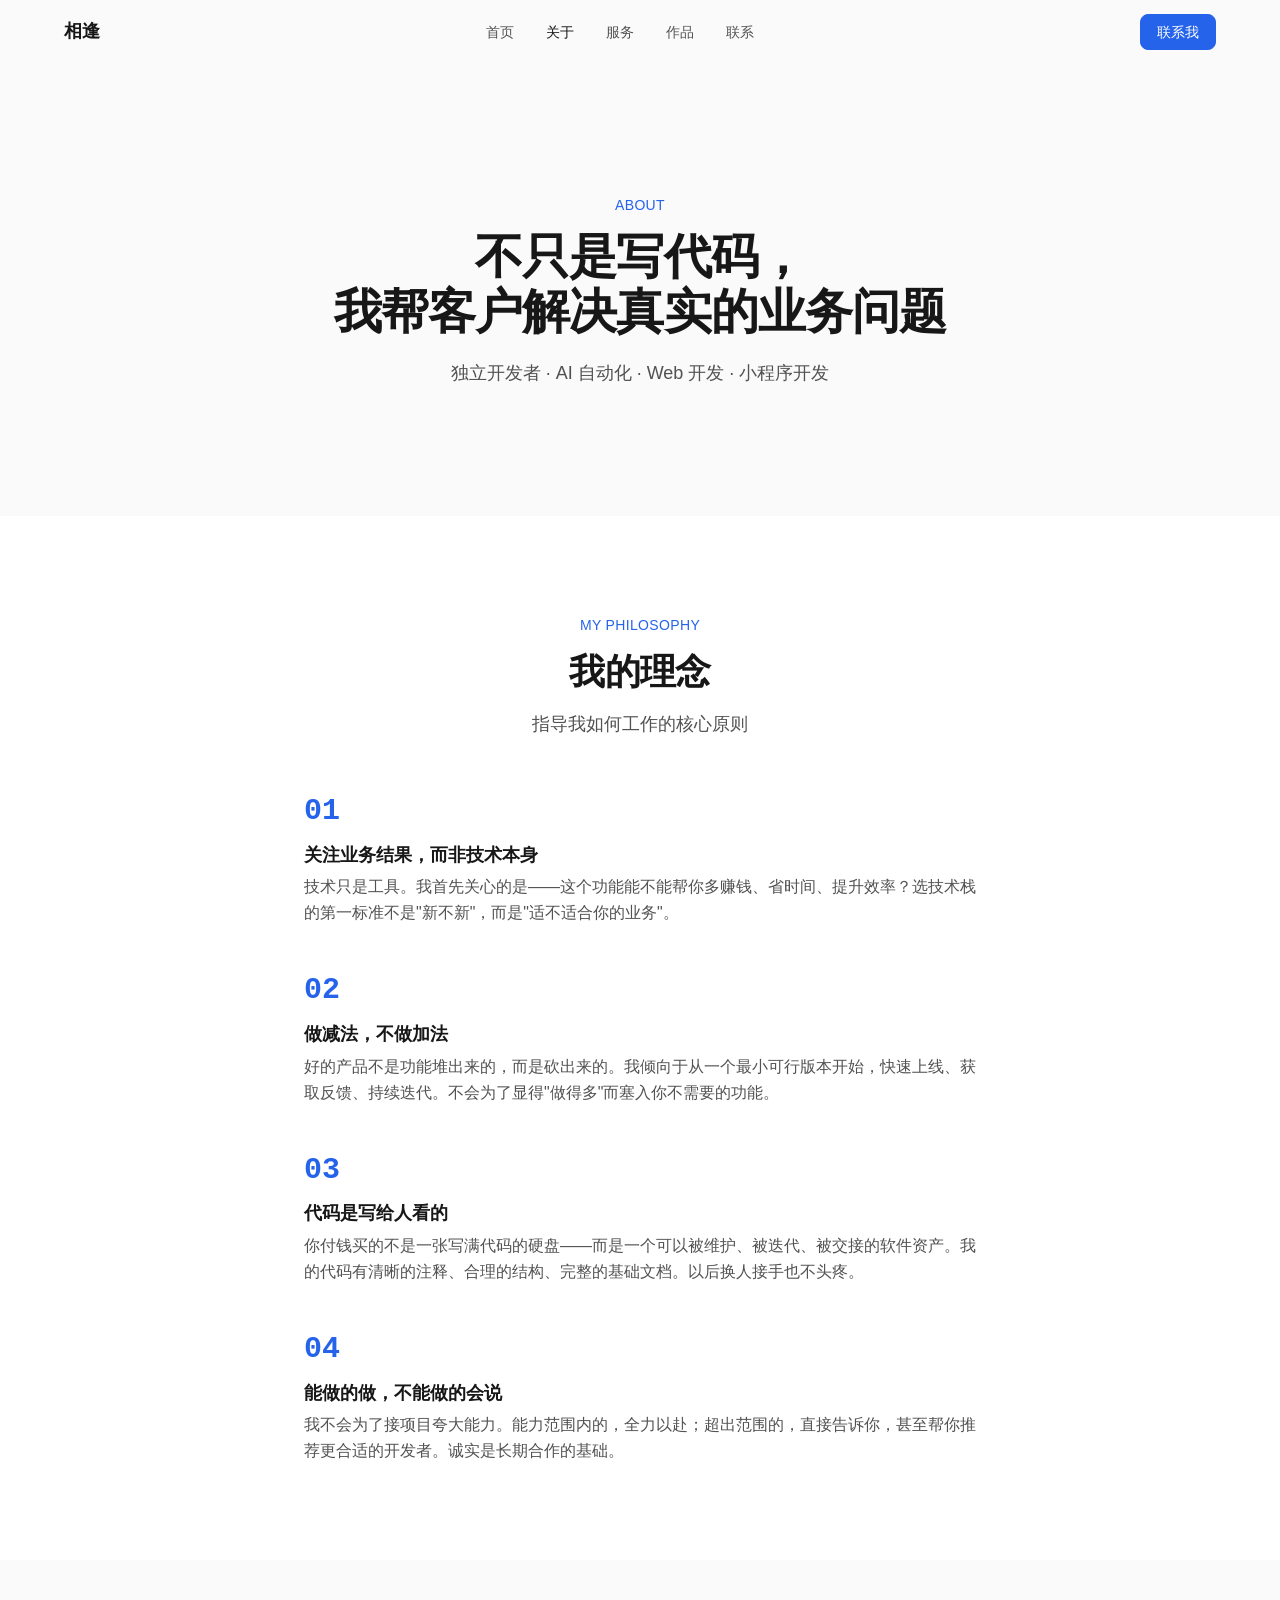
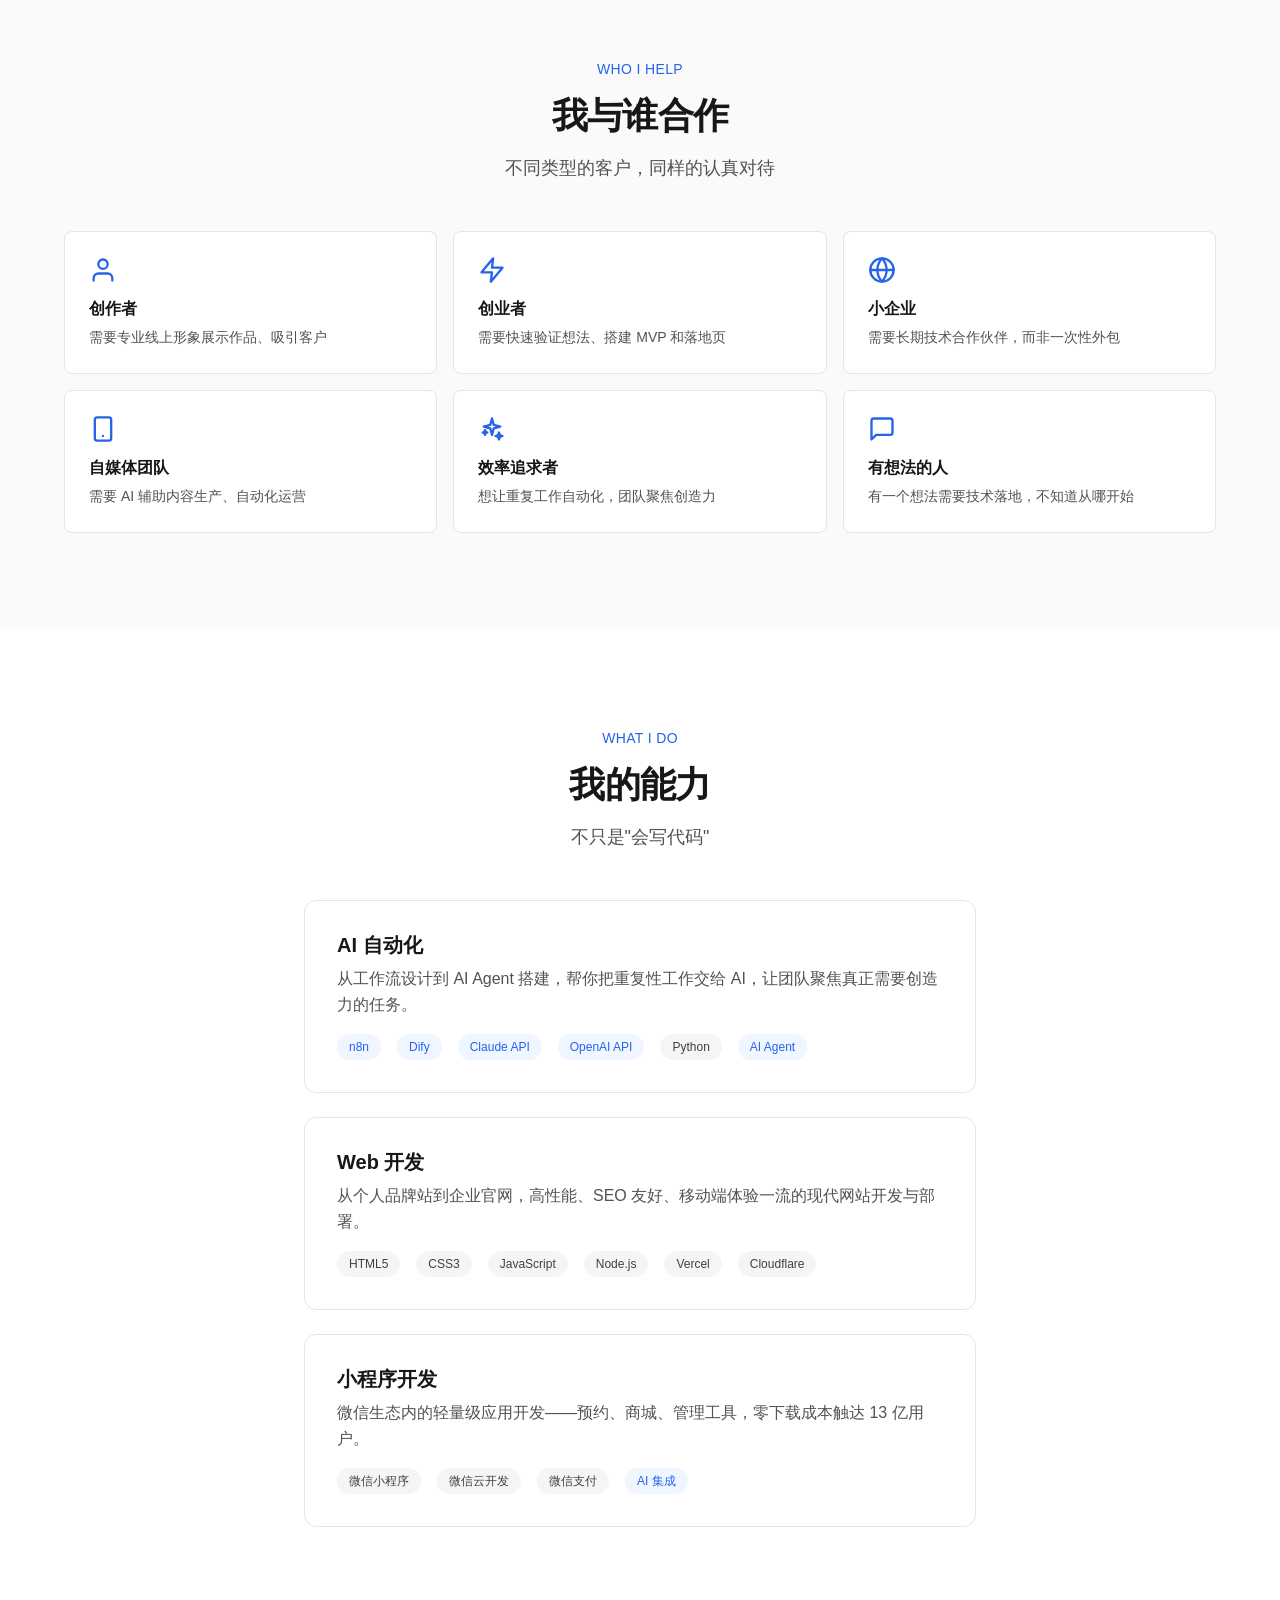
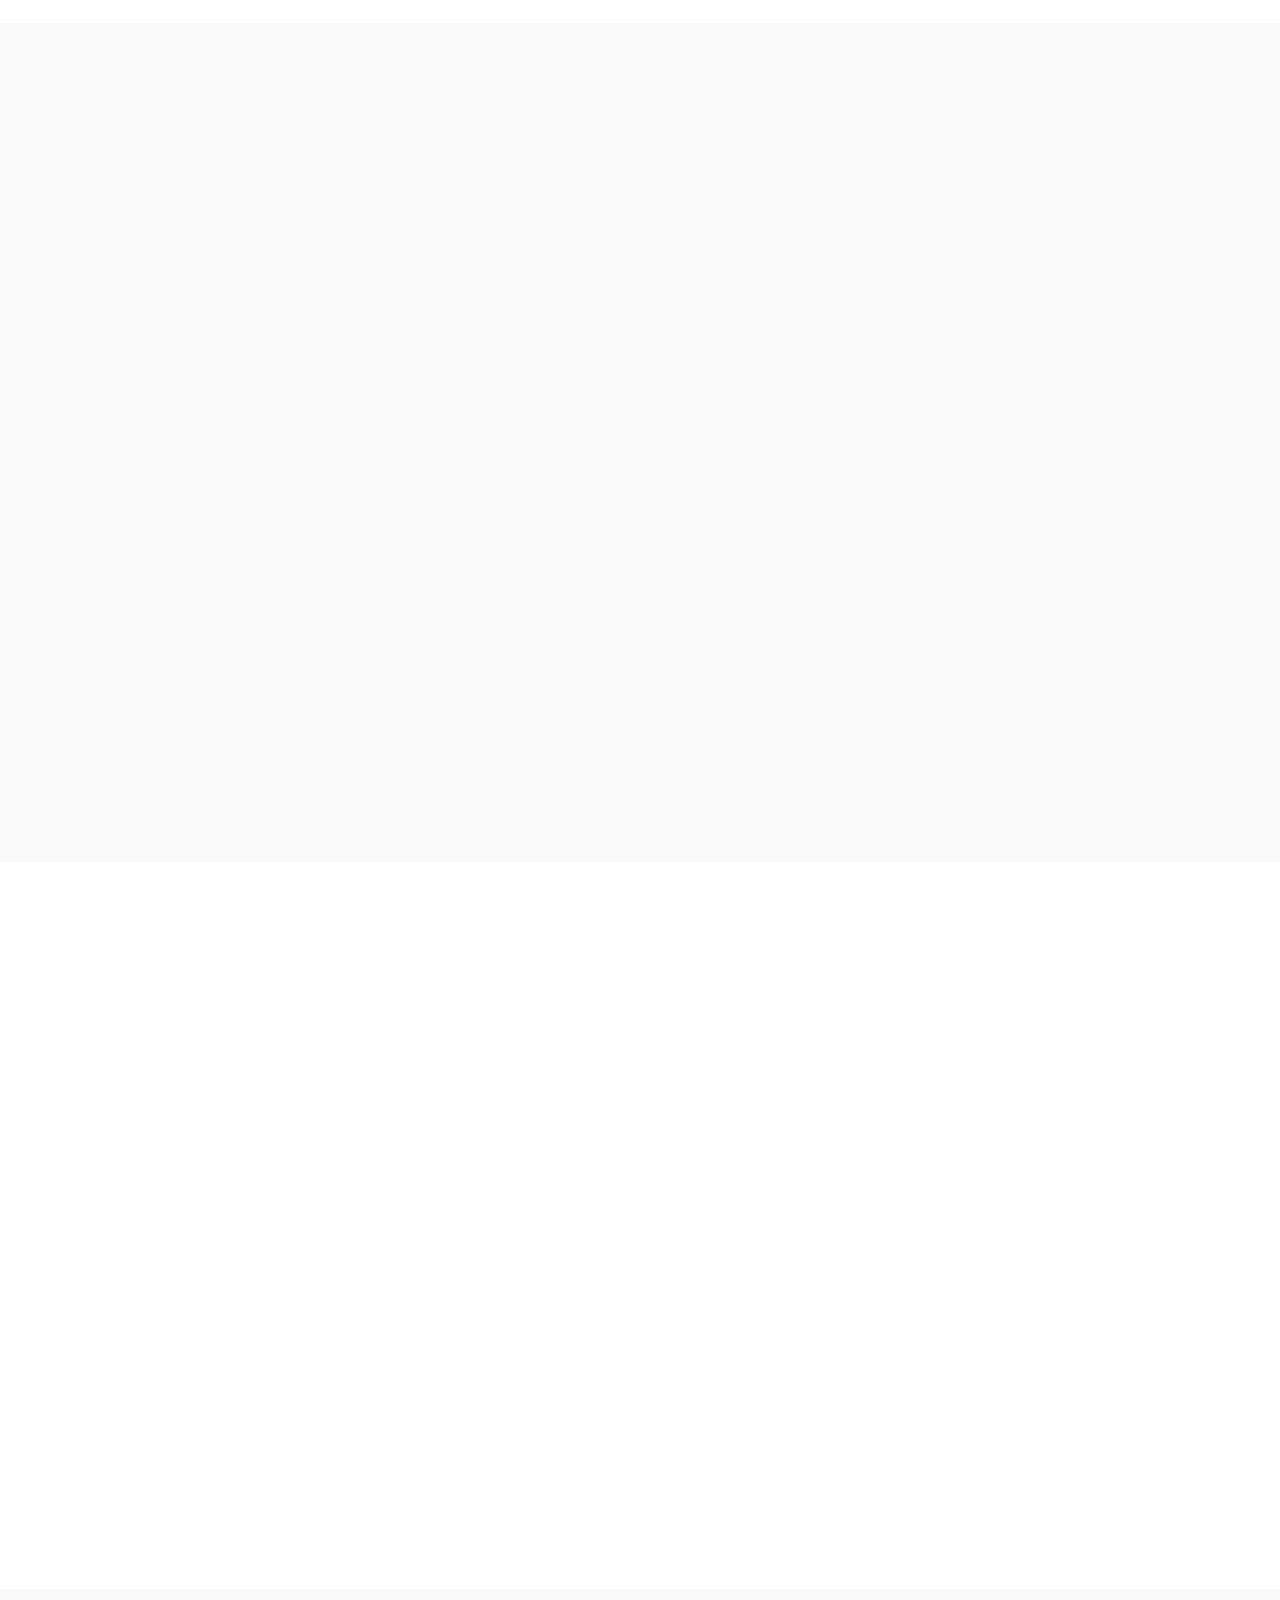
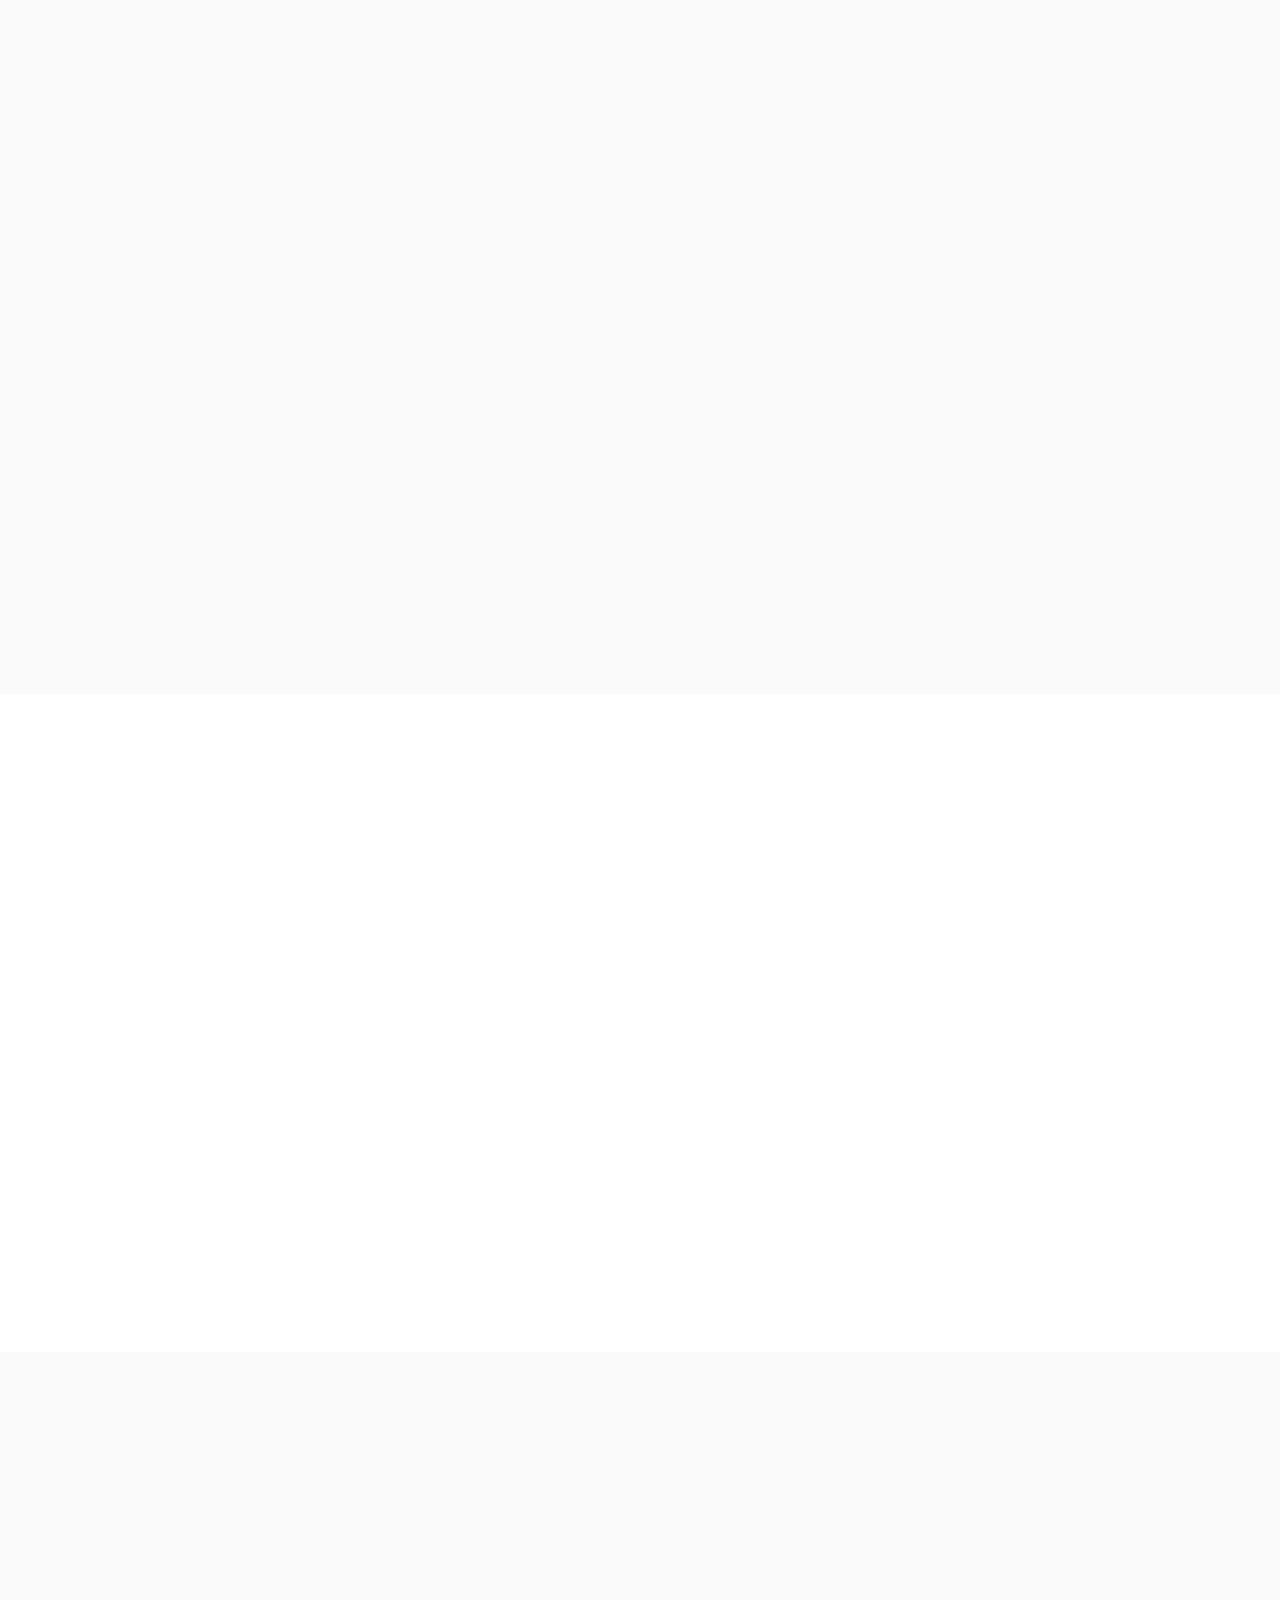
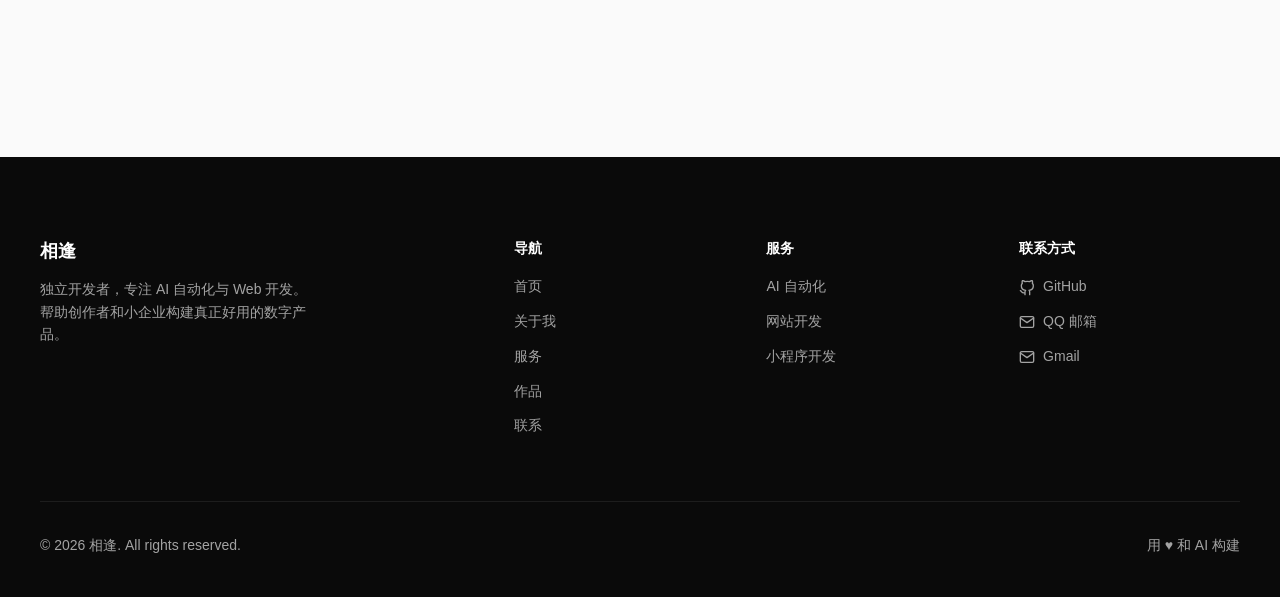
==== about.html @ 688ad89a "feat: 个人品牌网站 v1.0 首页(11屏) + 关于(9屏) + 服务 + 作品 + 404 纯原生 HTML/CSS/JS，零框架零依赖 Design Token + BEM + 响应式 +" ====
<!DOCTYPE html>
<html lang="zh-CN">
<head>
  <meta charset="UTF-8">
  <meta name="viewport" content="width=device-width, initial-scale=1.0">
  <meta name="description" content="关于相逢 — 独立开发者，专注 AI 自动化与 Web 开发，帮助创作者和小企业解决真实的业务问题">
  <meta name="keywords" content="独立开发者,AI自动化,Web开发,小程序开发,关于">

  <meta property="og:title" content="关于 — 相逢">
  <meta property="og:description" content="不只是写代码，我帮客户解决真实的业务问题。独立开发者 · AI 自动化 · Web 开发 · 小程序开发">
  <meta property="og:type" content="website">

  <meta name="twitter:card" content="summary_large_image">
  <meta name="twitter:title" content="关于 — 相逢">

  <meta name="theme-color" content="#FAFAFA" media="(prefers-color-scheme: light)">
  <meta name="theme-color" content="#0A0A0A" media="(prefers-color-scheme: dark)">

  <title>关于 — 相逢 | 独立开发者</title>

  <link rel="icon" href="favicon.ico" sizes="any">
  <link rel="apple-touch-icon" href="apple-touch-icon.png">
  <link rel="preload" href="assets/images/icons/icons.svg" as="image" type="image/svg+xml">

  <link rel="stylesheet" href="css/reset.css">
  <link rel="stylesheet" href="css/variables.css">
  <link rel="stylesheet" href="css/global.css">
  <link rel="stylesheet" href="css/layout.css">
  <link rel="stylesheet" href="css/components.css">
  <link rel="stylesheet" href="css/home.css">
  <link rel="stylesheet" href="css/about.css">
  <link rel="stylesheet" href="css/responsive.css">
</head>
<body>

  <a href="#main-content" class="skip-to-content">跳转到主要内容</a>

  <!-- Header -->
  <header class="header" id="header">
    <div class="header__inner">
      <a href="index.html" class="header__logo" aria-label="回到首页">相逢</a>
      <nav class="header__nav" aria-label="主导航">
        <a href="index.html" data-page="index.html">首页</a>
        <a href="about.html" data-page="about.html" class="active">关于</a>
        <a href="services.html" data-page="services.html">服务</a>
        <a href="projects.html" data-page="projects.html">作品</a>
        <a href="contact.html" data-page="contact.html">联系</a>
      </nav>
      <a href="contact.html" class="btn btn--primary btn--sm header__cta">联系我</a>
      <button class="header__menu-btn" id="menuBtn" aria-label="打开菜单" aria-expanded="false">
        <svg class="icon" aria-hidden="true"><use href="assets/images/icons/icons.svg#icon-menu"/></svg>
      </button>
    </div>
  </header>

  <!-- Mobile Menu -->
  <div class="mobile-menu" id="mobileMenu" aria-hidden="true" inert>
    <a href="index.html" data-page="index.html">首页</a>
    <a href="about.html" data-page="about.html">关于</a>
    <a href="services.html" data-page="services.html">服务</a>
    <a href="projects.html" data-page="projects.html">作品</a>
    <a href="contact.html" data-page="contact.html">联系</a>
    <a href="contact.html" class="btn btn--primary mobile-menu__cta">联系我</a>
  </div>

  <main id="main-content">

    <!-- ===== 屏1：About Hero ===== -->
    <section class="about-hero" aria-labelledby="about-hero-title">
      <div class="container container--narrow text-center">
        <span class="section__label">About</span>
        <h1 class="about-hero__title" id="about-hero-title">
          不只是写代码，<br>我帮客户解决真实的业务问题
        </h1>
        <p class="about-hero__subtitle">
          独立开发者 · AI 自动化 · Web 开发 · 小程序开发
        </p>
      </div>
    </section>

    <!-- ===== 屏2：My Philosophy ===== -->
    <section class="section section--alt reveal" aria-labelledby="philosophy-title">
      <div class="container container--narrow">
        <div class="section__header">
          <span class="section__label">My Philosophy</span>
          <h2 class="section__title" id="philosophy-title">我的理念</h2>
          <p class="section__subtitle">指导我如何工作的核心原则</p>
        </div>

        <div class="philosophy-list">
          <div class="philosophy-item reveal reveal--d1">
            <span class="philosophy-item__number">01</span>
            <h3 class="philosophy-item__title">关注业务结果，而非技术本身</h3>
            <p class="philosophy-item__desc">
              技术只是工具。我首先关心的是——这个功能能不能帮你多赚钱、省时间、提升效率？选技术栈的第一标准不是"新不新"，而是"适不适合你的业务"。
            </p>
          </div>

          <div class="philosophy-item reveal reveal--d2">
            <span class="philosophy-item__number">02</span>
            <h3 class="philosophy-item__title">做减法，不做加法</h3>
            <p class="philosophy-item__desc">
              好的产品不是功能堆出来的，而是砍出来的。我倾向于从一个最小可行版本开始，快速上线、获取反馈、持续迭代。不会为了显得"做得多"而塞入你不需要的功能。
            </p>
          </div>

          <div class="philosophy-item reveal reveal--d3">
            <span class="philosophy-item__number">03</span>
            <h3 class="philosophy-item__title">代码是写给人看的</h3>
            <p class="philosophy-item__desc">
              你付钱买的不是一张写满代码的硬盘——而是一个可以被维护、被迭代、被交接的软件资产。我的代码有清晰的注释、合理的结构、完整的基础文档。以后换人接手也不头疼。
            </p>
          </div>

          <div class="philosophy-item reveal reveal--d4">
            <span class="philosophy-item__number">04</span>
            <h3 class="philosophy-item__title">能做的做，不能做的会说</h3>
            <p class="philosophy-item__desc">
              我不会为了接项目夸大能力。能力范围内的，全力以赴；超出范围的，直接告诉你，甚至帮你推荐更合适的开发者。诚实是长期合作的基础。
            </p>
          </div>
        </div>
      </div>
    </section>

    <!-- ===== 屏3：Who I Help ===== -->
    <section class="section reveal" aria-labelledby="audience-title">
      <div class="container">
        <div class="section__header">
          <span class="section__label">Who I Help</span>
          <h2 class="section__title" id="audience-title">我与谁合作</h2>
          <p class="section__subtitle">不同类型的客户，同样的认真对待</p>
        </div>

        <div class="audience-grid">
          <div class="audience-card reveal reveal--d1">
            <svg class="audience-card__icon" aria-hidden="true"><use href="assets/images/icons/icons.svg#icon-user"/></svg>
            <span class="audience-card__type">创作者</span>
            <span class="audience-card__need">需要专业线上形象展示作品、吸引客户</span>
          </div>

          <div class="audience-card reveal reveal--d2">
            <svg class="audience-card__icon" aria-hidden="true"><use href="assets/images/icons/icons.svg#icon-zap"/></svg>
            <span class="audience-card__type">创业者</span>
            <span class="audience-card__need">需要快速验证想法、搭建 MVP 和落地页</span>
          </div>

          <div class="audience-card reveal reveal--d3">
            <svg class="audience-card__icon" aria-hidden="true"><use href="assets/images/icons/icons.svg#icon-globe"/></svg>
            <span class="audience-card__type">小企业</span>
            <span class="audience-card__need">需要长期技术合作伙伴，而非一次性外包</span>
          </div>

          <div class="audience-card reveal reveal--d4">
            <svg class="audience-card__icon" aria-hidden="true"><use href="assets/images/icons/icons.svg#icon-smartphone"/></svg>
            <span class="audience-card__type">自媒体团队</span>
            <span class="audience-card__need">需要 AI 辅助内容生产、自动化运营</span>
          </div>

          <div class="audience-card reveal reveal--d1">
            <svg class="audience-card__icon" aria-hidden="true"><use href="assets/images/icons/icons.svg#icon-sparkles"/></svg>
            <span class="audience-card__type">效率追求者</span>
            <span class="audience-card__need">想让重复工作自动化，团队聚焦创造力</span>
          </div>

          <div class="audience-card reveal reveal--d2">
            <svg class="audience-card__icon" aria-hidden="true"><use href="assets/images/icons/icons.svg#icon-message-circle"/></svg>
            <span class="audience-card__type">有想法的人</span>
            <span class="audience-card__need">有一个想法需要技术落地，不知道从哪开始</span>
          </div>
        </div>
      </div>
    </section>

    <!-- ===== 屏4：What I Do ===== -->
    <section class="section section--alt reveal" aria-labelledby="capability-title">
      <div class="container container--narrow">
        <div class="section__header">
          <span class="section__label">What I Do</span>
          <h2 class="section__title" id="capability-title">我的能力</h2>
          <p class="section__subtitle">不只是"会写代码"</p>
        </div>

        <div class="capability-list">
          <div class="capability-card reveal reveal--d1">
            <h3 class="capability-card__title">AI 自动化</h3>
            <p class="capability-card__desc">
              从工作流设计到 AI Agent 搭建，帮你把重复性工作交给 AI，让团队聚焦真正需要创造力的任务。
            </p>
            <div class="cluster">
              <span class="tag tag--accent">n8n</span>
              <span class="tag tag--accent">Dify</span>
              <span class="tag tag--accent">Claude API</span>
              <span class="tag tag--accent">OpenAI API</span>
              <span class="tag tag--default">Python</span>
              <span class="tag tag--accent">AI Agent</span>
            </div>
          </div>

          <div class="capability-card reveal reveal--d2">
            <h3 class="capability-card__title">Web 开发</h3>
            <p class="capability-card__desc">
              从个人品牌站到企业官网，高性能、SEO 友好、移动端体验一流的现代网站开发与部署。
            </p>
            <div class="cluster">
              <span class="tag tag--default">HTML5</span>
              <span class="tag tag--default">CSS3</span>
              <span class="tag tag--default">JavaScript</span>
              <span class="tag tag--default">Node.js</span>
              <span class="tag tag--default">Vercel</span>
              <span class="tag tag--default">Cloudflare</span>
            </div>
          </div>

          <div class="capability-card reveal reveal--d3">
            <h3 class="capability-card__title">小程序开发</h3>
            <p class="capability-card__desc">
              微信生态内的轻量级应用开发——预约、商城、管理工具，零下载成本触达 13 亿用户。
            </p>
            <div class="cluster">
              <span class="tag tag--default">微信小程序</span>
              <span class="tag tag--default">微信云开发</span>
              <span class="tag tag--default">微信支付</span>
              <span class="tag tag--accent">AI 集成</span>
            </div>
          </div>
        </div>
      </div>
    </section>

    <!-- ===== 屏5：Development Process ===== -->
    <section class="section reveal" aria-labelledby="process-title">
      <div class="container container--narrow">
        <div class="section__header">
          <span class="section__label">How I Work</span>
          <h2 class="section__title" id="process-title">我的工作方式</h2>
          <p class="section__subtitle">每一步都清晰透明</p>
        </div>

        <div class="workflow-grid">
          <div class="workflow-step reveal reveal--d1">
            <span class="workflow-step__number">01</span>
            <h3 class="workflow-step__title">需求沟通</h3>
            <p class="workflow-step__desc">我会先了解你的业务、目标和预算。不只是"你想做什么网站"，而是"你想解决什么业务问题"。</p>
          </div>
          <div class="workflow-step reveal reveal--d2">
            <span class="workflow-step__number">02</span>
            <h3 class="workflow-step__title">方案确认</h3>
            <p class="workflow-step__desc">出一个清晰的技术方案——包含功能范围、时间线、报价。你可以拿去对比，也可以直接确认启动。</p>
          </div>
          <div class="workflow-step reveal reveal--d3">
            <span class="workflow-step__number">03</span>
            <h3 class="workflow-step__title">UI 设计</h3>
            <p class="workflow-step__desc">先出设计稿确认视觉方向。在 Figma 中协作，直接在画布上讨论修改。设计确认后才写第一行代码。</p>
          </div>
          <div class="workflow-step reveal reveal--d4">
            <span class="workflow-step__number">04</span>
            <h3 class="workflow-step__title">开发实现</h3>
            <p class="workflow-step__desc">每周同步进度，提供可访问的演示环境。代码提交记录清晰可查——你知道每一天做了什么。</p>
          </div>
          <div class="workflow-step reveal reveal--d1">
            <span class="workflow-step__number">05</span>
            <h3 class="workflow-step__title">测试优化</h3>
            <p class="workflow-step__desc">在交付前进行功能测试、性能测试、多设备兼容性测试。测试期发现的问题免费修复。</p>
          </div>
          <div class="workflow-step reveal reveal--d2">
            <span class="workflow-step__number">06</span>
            <h3 class="workflow-step__title">上线交付</h3>
            <p class="workflow-step__desc">部署上线、交付源码、提供使用文档。上线不是终点——后续有问题随时找我。</p>
          </div>
        </div>
      </div>
    </section>

    <!-- ===== 屏6：Tech Stack ===== -->
    <section class="section section--alt reveal" aria-labelledby="tools-title">
      <div class="container container--narrow">
        <div class="section__header">
          <span class="section__label">My Tools</span>
          <h2 class="section__title" id="tools-title">我使用的工具</h2>
          <p class="section__subtitle">选对工具，事半功倍</p>
        </div>

        <div class="skills-grid">
          <div class="skills-group reveal reveal--d1">
            <h4 class="skills-group__title">Frontend</h4>
            <div class="cluster">
              <span class="tag tag--default">HTML5</span>
              <span class="tag tag--default">CSS3</span>
              <span class="tag tag--default">JavaScript (ES6+)</span>
              <span class="tag tag--default">响应式设计</span>
              <span class="tag tag--default">Web 性能优化</span>
              <span class="tag tag--default">PWA</span>
            </div>
          </div>

          <div class="skills-group reveal reveal--d2">
            <h4 class="skills-group__title">Backend</h4>
            <div class="cluster">
              <span class="tag tag--default">Node.js</span>
              <span class="tag tag--default">Python</span>
              <span class="tag tag--default">REST API 设计</span>
              <span class="tag tag--default">数据库设计</span>
              <span class="tag tag--default">Supabase</span>
              <span class="tag tag--default">微信云开发</span>
            </div>
          </div>

          <div class="skills-group reveal reveal--d3">
            <h4 class="skills-group__title">AI & Automation</h4>
            <div class="cluster">
              <span class="tag tag--accent">LLM 应用开发</span>
              <span class="tag tag--accent">AI Agent 搭建</span>
              <span class="tag tag--accent">Prompt Engineering</span>
              <span class="tag tag--accent">n8n 工作流</span>
              <span class="tag tag--accent">Dify 平台</span>
              <span class="tag tag--accent">OpenAI / Claude API</span>
            </div>
          </div>

          <div class="skills-group reveal reveal--d4">
            <h4 class="skills-group__title">Deployment & DevOps</h4>
            <div class="cluster">
              <span class="tag tag--default">Vercel</span>
              <span class="tag tag--default">Cloudflare</span>
              <span class="tag tag--default">Docker</span>
              <span class="tag tag--default">Git / GitHub</span>
              <span class="tag tag--default">CI/CD</span>
              <span class="tag tag--default">Linux 运维</span>
            </div>
          </div>
        </div>
      </div>
    </section>

    <!-- ===== 屏7：Currently ===== -->
    <section class="section reveal" aria-labelledby="currently-title">
      <div class="container container--narrow">
        <div class="section__header">
          <span class="section__label">Currently</span>
          <h2 class="section__title" id="currently-title">目前专注</h2>
          <p class="section__subtitle">持续学习和实践的方向</p>
        </div>

        <div class="currently-list">
          <div class="currently-item reveal reveal--d1">
            <svg class="currently-item__icon" aria-hidden="true"><use href="assets/images/icons/icons.svg#icon-bot"/></svg>
            <div>
              <h3 class="currently-item__title">AI Agent 深度应用</h3>
              <p class="currently-item__desc">
                探索 AI Agent 在企业场景的落地——从客服到数据分析，让 AI 成为真正的"数字员工"，而不仅仅是聊天机器人。
              </p>
            </div>
          </div>

          <div class="currently-item reveal reveal--d2">
            <svg class="currently-item__icon" aria-hidden="true"><use href="assets/images/icons/icons.svg#icon-zap"/></svg>
            <div>
              <h3 class="currently-item__title">自动化工作流优化</h3>
              <p class="currently-item__desc">
                研究 n8n / Dify 等平台的高级用法，搭建更复杂、更稳定的多步骤自动化流程，让业务流程真正实现零人工干预。
              </p>
            </div>
          </div>

          <div class="currently-item reveal reveal--d3">
            <svg class="currently-item__icon" aria-hidden="true"><use href="assets/images/icons/icons.svg#icon-globe"/></svg>
            <div>
              <h3 class="currently-item__title">现代 Web 性能极致优化</h3>
              <p class="currently-item__desc">
                追求 Lighthouse 满分、Core Web Vitals 全绿的极致性能网站。探索边缘计算、静态生成、智能缓存等前沿实践。
              </p>
            </div>
          </div>
        </div>
      </div>
    </section>

    <!-- ===== 屏8：Looking Forward ===== -->
    <section class="section section--alt reveal" aria-labelledby="forward-title">
      <div class="container container--narrow">
        <div class="section__header">
          <span class="section__label">Looking Forward</span>
          <h2 class="section__title" id="forward-title">未来规划</h2>
          <p class="section__subtitle">这个网站会持续成长</p>
        </div>

        <div class="forward-text reveal">
          <p>这个网站是我个人品牌的起点。</p>
          <p>未来你会在这里看到：</p>
          <ul>
            <li>更多真实项目案例</li>
            <li>客户评价与反馈</li>
            <li>AI 产品与工具展示</li>
            <li>技术文章与经验分享</li>
          </ul>
          <p>如果你愿意成为我下一个案例——现在就是最好的开始时机。</p>
        </div>
      </div>
    </section>

    <!-- ===== 屏9：CTA ===== -->
    <section class="section reveal" aria-labelledby="about-cta-title">
      <div class="container container--narrow text-center">
        <h2 class="section__title" id="about-cta-title">有项目想聊聊？</h2>
        <p class="section__subtitle mb-8">
          告诉我你的想法，我们一起看看怎么做。
        </p>
        <a href="contact.html" class="btn btn--primary btn--lg">
          <svg class="btn__icon" aria-hidden="true"><use href="assets/images/icons/icons.svg#icon-mail"/></svg>
          联系我
        </a>
        <p class="cta-hint">
          <a href="mailto:2370083386@qq.com">2370083386@qq.com</a>
          &nbsp;·&nbsp;
          <a href="mailto:xf2370083386@gmail.com">xf2370083386@gmail.com</a>
        </p>
      </div>
    </section>

  </main>

  <!-- Footer -->
  <footer class="footer">
    <div class="footer__inner">
      <div class="footer__grid">
        <div>
          <div class="footer__brand">相逢</div>
          <p class="footer__brand-desc">
            独立开发者，专注 AI 自动化与 Web 开发。<br>
            帮助创作者和小企业构建真正好用的数字产品。
          </p>
        </div>
        <div>
          <div class="footer__col-title">导航</div>
          <div class="footer__links">
            <a href="index.html">首页</a>
            <a href="about.html">关于我</a>
            <a href="services.html">服务</a>
            <a href="projects.html">作品</a>
            <a href="contact.html">联系</a>
          </div>
        </div>
        <div>
          <div class="footer__col-title">服务</div>
          <div class="footer__links">
            <a href="services.html#ai-automation">AI 自动化</a>
            <a href="services.html#web-development">网站开发</a>
            <a href="services.html#mini-program">小程序开发</a>
          </div>
        </div>
        <div>
          <div class="footer__col-title">联系方式</div>
          <div class="footer__links">
            <a href="https://github.com/chj071024" target="_blank" rel="noopener noreferrer">
              <svg class="icon icon--sm footer__link-icon" aria-hidden="true"><use href="assets/images/icons/icons.svg#icon-github"/></svg>
              GitHub
            </a>
            <a href="mailto:2370083386@qq.com">
              <svg class="icon icon--sm footer__link-icon" aria-hidden="true"><use href="assets/images/icons/icons.svg#icon-mail"/></svg>
              QQ 邮箱
            </a>
            <a href="mailto:xf2370083386@gmail.com">
              <svg class="icon icon--sm footer__link-icon" aria-hidden="true"><use href="assets/images/icons/icons.svg#icon-mail"/></svg>
              Gmail
            </a>
          </div>
        </div>
      </div>
      <div class="footer__bottom">
        <span>&copy; 2026 相逢. All rights reserved.</span>
        <span>用 &hearts; 和 AI 构建</span>
      </div>
    </div>
  </footer>

  <button class="back-to-top" id="backToTop" aria-label="回到顶部">
    <svg class="icon" aria-hidden="true"><use href="assets/images/icons/icons.svg#icon-arrow-up"/></svg>
  </button>

  <script src="js/main.js"></script>
</body>
</html>
---- css/variables.css ----
/* ========================================
   CSS Custom Properties — Design Tokens
   所有设计变量的唯一来源
   严格遵循 design-system.md 定义
   ======================================== */

:root {
  /* ===== 中性色（Neutral） ===== */
  --color-black:       #0A0A0A;
  --color-gray-900:    #171717;
  --color-gray-800:    #262626;
  --color-gray-700:    #404040;
  --color-gray-600:    #525252;
  --color-gray-500:    #737373;
  --color-gray-400:    #A3A3A3;
  --color-gray-300:    #D4D4D4;
  --color-gray-200:    #E5E5E5;
  --color-gray-100:    #F5F5F5;
  --color-gray-50:     #FAFAFA;
  --color-white:       #FFFFFF;

  /* ===== 品牌色（Brand / Accent） ===== */
  --color-accent:        #2563EB;
  --color-accent-light:  #3B82F6;
  --color-accent-dark:   #1D4ED8;
  --color-accent-bg:     #EFF6FF;
  --color-accent-border: #BFDBFE;

  /* ===== 功能色（Functional） ===== */
  --color-success:    #16A34A;
  --color-success-bg: #F0FDF4;
  --color-warning:    #F59E0B;
  --color-warning-bg: #FFFBEB;
  --color-error:      #DC2626;
  --color-error-bg:   #FEF2F2;

  /* ===== 字体栈（Font Family） ===== */
  --font-sans: -apple-system, BlinkMacSystemFont, "Segoe UI", Roboto,
               "Helvetica Neue", Arial, "Noto Sans SC", "PingFang SC",
               "Microsoft YaHei", sans-serif;
  --font-mono: "SF Mono", "Fira Code", "Fira Mono", "Roboto Mono",
               "Consolas", "Liberation Mono", "Courier New", monospace;

  /* ===== 字号（Font Size） ===== */
  --text-xs:   0.75rem;    /* 12px */
  --text-sm:   0.875rem;   /* 14px */
  --text-base: 1rem;       /* 16px */
  --text-lg:   1.125rem;   /* 18px */
  --text-xl:   1.25rem;    /* 20px */
  --text-2xl:  1.5rem;     /* 24px */
  --text-3xl:  1.875rem;   /* 30px */
  --text-4xl:  2.25rem;    /* 36px */
  --text-5xl:  3rem;       /* 48px */
  --text-6xl:  3.75rem;    /* 60px */

  /* ===== 字重（Font Weight） ===== */
  --font-light:    300;
  --font-regular:  400;
  --font-medium:   500;
  --font-semibold: 600;
  --font-bold:     700;

  /* ===== 行高（Line Height） ===== */
  --leading-none:    1.15;
  --leading-tight:   1.25;
  --leading-snug:    1.375;
  --leading-normal:  1.5;
  --leading-relaxed: 1.625;
  --leading-loose:   1.75;

  /* ===== 字间距（Letter Spacing） ===== */
  --tracking-tighter: -0.02em;
  --tracking-normal:  0;
  --tracking-wide:    0.025em;

  /* ===== 间距（Spacing — 8px base） ===== */
  --space-0:  0;
  --space-1:  0.25rem;   /* 4px */
  --space-2:  0.5rem;    /* 8px */
  --space-3:  0.75rem;   /* 12px */
  --space-4:  1rem;      /* 16px */
  --space-5:  1.25rem;   /* 20px */
  --space-6:  1.5rem;    /* 24px */
  --space-8:  2rem;      /* 32px */
  --space-10: 2.5rem;    /* 40px */
  --space-12: 3rem;      /* 48px */
  --space-16: 4rem;      /* 64px */
  --space-20: 5rem;      /* 80px */
  --space-24: 6rem;      /* 96px */
  --space-32: 8rem;      /* 128px */
  --space-40: 10rem;     /* 160px */

  /* ===== 圆角（Border Radius） ===== */
  --radius-sm:   4px;
  --radius-md:   8px;
  --radius-lg:   12px;
  --radius-xl:   16px;
  --radius-full: 9999px;

  /* ===== 阴影（Box Shadow） ===== */
  --shadow-sm: 0 1px 2px rgba(0, 0, 0, 0.05);
  --shadow-md: 0 4px 6px rgba(0, 0, 0, 0.07);
  --shadow-lg: 0 10px 25px rgba(0, 0, 0, 0.1);
  --shadow-xl: 0 20px 50px rgba(0, 0, 0, 0.15);

  /* ===== 过渡（Transition） ===== */
  --transition-fast:   150ms ease;
  --transition-normal: 250ms ease;
  --transition-slow:   400ms ease;

  /* ===== 缓动函数（Easing） ===== */
  --ease-default:  ease;
  --ease-in:       ease-in;
  --ease-out:      ease-out;
  --ease-in-out:   ease-in-out;

  /* ===== 容器宽度（Max Width） ===== */
  --max-width-narrow:  720px;
  --max-width-default: 1200px;
  --max-width-wide:    1400px;

  /* ===== Header 高度 ===== */
  --header-height:        64px;
  --header-height-mobile: 56px;
}
---- css/global.css ----
/* ========================================
   Global CSS — 全局基础样式
   排版、链接、选区等全局规则
   ======================================== */

/* ===== Body ===== */
body {
  font-family: var(--font-sans);
  font-size: var(--text-base);
  font-weight: var(--font-regular);
  line-height: var(--leading-relaxed);
  color: var(--color-gray-700);
  background-color: var(--color-gray-50);
}

/* ===== Headings ===== */
h1, h2, h3, h4, h5, h6 {
  color: var(--color-gray-900);
  font-weight: var(--font-semibold);
  line-height: var(--leading-tight);
}

h1 { font-size: var(--text-5xl); letter-spacing: var(--tracking-tighter); }
h2 { font-size: var(--text-4xl); letter-spacing: var(--tracking-tighter); }
h3 { font-size: var(--text-3xl); }
h4 { font-size: var(--text-2xl); }
h5 { font-size: var(--text-xl); }
h6 { font-size: var(--text-lg); }

/* ===== Paragraph ===== */
p {
  margin-bottom: var(--space-4);
}

p:last-child {
  margin-bottom: 0;
}

/* ===== Links ===== */
a {
  color: var(--color-accent);
  text-decoration: none;
  transition: color var(--transition-fast);
}

a:hover {
  color: var(--color-accent-light);
}

/* Inline link in body text */
p a,
li a {
  text-decoration: underline;
  text-underline-offset: 2px;
  text-decoration-color: var(--color-accent-border);
}

p a:hover,
li a:hover {
  text-decoration-color: var(--color-accent);
}

/* ===== Selection ===== */
::selection {
  background-color: var(--color-accent);
  color: var(--color-white);
}

/* ===== Focus Visible ===== */
:focus-visible {
  outline: 2px solid var(--color-accent);
  outline-offset: 2px;
  border-radius: var(--radius-sm);
}

/* ===== Strong / Bold ===== */
strong, b {
  font-weight: var(--font-semibold);
  color: var(--color-gray-800);
}

/* ===== Horizontal Rule ===== */
hr {
  border: none;
  height: 1px;
  background-color: var(--color-gray-200);
  margin: var(--space-8) 0;
}

/* ===== Blockquote ===== */
blockquote {
  border-left: 3px solid var(--color-accent);
  padding-left: var(--space-4);
  margin: var(--space-6) 0;
  color: var(--color-gray-600);
  font-style: italic;
}

/* ===== Code ===== */
code {
  font-family: var(--font-mono);
  font-size: 0.875em;
  background-color: var(--color-gray-100);
  padding: 0.2em 0.4em;
  border-radius: var(--radius-sm);
  color: var(--color-gray-800);
}

pre {
  font-family: var(--font-mono);
  font-size: var(--text-sm);
  background-color: var(--color-gray-900);
  color: var(--color-gray-100);
  padding: var(--space-4);
  border-radius: var(--radius-md);
  overflow-x: auto;
  margin: var(--space-6) 0;
}

pre code {
  background: none;
  padding: 0;
  color: inherit;
  font-size: inherit;
}

/* ===== Skip to content (Accessibility) ===== */
.skip-to-content {
  position: absolute;
  top: -100%;
  left: var(--space-4);
  z-index: 200;
  padding: var(--space-3) var(--space-6);
  background-color: var(--color-accent);
  color: var(--color-white);
  font-weight: var(--font-medium);
  font-size: var(--text-sm);
  border-radius: var(--radius-md);
  text-decoration: none;
}

.skip-to-content:focus {
  top: var(--space-4);
}
---- css/layout.css ----
/* ========================================
   Layout CSS — 布局系统
   容器、网格、Section、两栏布局等
   ======================================== */

/* ===== Container ===== */
.container {
  width: 100%;
  max-width: var(--max-width-default);
  margin-left: auto;
  margin-right: auto;
  padding-left: var(--space-6);
  padding-right: var(--space-6);
}

.container--narrow {
  max-width: var(--max-width-narrow);
}

.container--wide {
  max-width: var(--max-width-wide);
}

/* ===== Section ===== */
.section {
  padding-top: var(--space-24);
  padding-bottom: var(--space-24);
  content-visibility: auto;
  contain-intrinsic-size: 500px;
}

.section--tight {
  padding-top: var(--space-16);
  padding-bottom: var(--space-16);
}

.section--alt {
  background-color: var(--color-white);
}

.section--dark {
  background-color: var(--color-black);
  color: var(--color-gray-300);
}

/* ===== Section Header ===== */
.section__header {
  text-align: center;
  max-width: 640px;
  margin-left: auto;
  margin-right: auto;
  margin-bottom: var(--space-12);
}

.section__label {
  display: inline-block;
  font-size: var(--text-sm);
  font-weight: var(--font-medium);
  color: var(--color-accent);
  text-transform: uppercase;
  letter-spacing: var(--tracking-wide);
  margin-bottom: var(--space-3);
}

.section__title {
  font-size: var(--text-4xl);
  font-weight: var(--font-semibold);
  color: var(--color-gray-900);
  line-height: var(--leading-tight);
  margin-bottom: var(--space-4);
}

.section__subtitle {
  font-size: var(--text-lg);
  color: var(--color-gray-600);
  line-height: var(--leading-relaxed);
}

/* Section header in dark section */
.section--dark .section__title {
  color: var(--color-white);
}

.section--dark .section__subtitle {
  color: var(--color-gray-400);
}

/* ===== Grid System ===== */
.grid {
  display: grid;
  gap: var(--space-6);
}

.grid--2 {
  grid-template-columns: repeat(2, 1fr);
}

.grid--3 {
  grid-template-columns: repeat(3, 1fr);
}

.grid--4 {
  grid-template-columns: repeat(4, 1fr);
}

/* Auto-fit grid (自动响应式，不需要媒体查询) */
.grid--auto {
  grid-template-columns: repeat(auto-fit, minmax(320px, 1fr));
}

/* ===== Split Layout (两栏布局) ===== */
.split {
  display: grid;
  grid-template-columns: 1fr 1fr;
  gap: var(--space-16);
  align-items: center;
}

.split--reverse .split__media {
  order: -1;
}

/* ===== Flow / Stack ===== */
.flow > * + * {
  margin-top: var(--space-4);
}

.flow--lg > * + * {
  margin-top: var(--space-8);
}

/* ===== Cluster (Flex 自动换行) ===== */
.cluster {
  display: flex;
  flex-wrap: wrap;
  gap: var(--space-4);
  align-items: center;
}

/* ===== Center (绝对居中) ===== */
.center {
  display: flex;
  align-items: center;
  justify-content: center;
}

/* ===== Inline Center ===== */
.text-center {
  text-align: center;
}

/* ===== Spacing Utilities ===== */
.mt-8  { margin-top: var(--space-8);  }
.mt-10 { margin-top: var(--space-10); }
.mb-4  { margin-bottom: var(--space-4);  }
.mb-8  { margin-bottom: var(--space-8);  }

/* ===== Switcher (两栏自动切换单栏) ===== */
.switcher {
  display: flex;
  flex-wrap: wrap;
  gap: var(--space-6);
}

.switcher > * {
  flex-basis: calc((var(--max-width-default) / 2 - 100%) * 999);
  flex-grow: 1;
}
---- css/components.css ----
/* ========================================
   Components CSS — 可复用组件样式
   严格遵循 design-system.md 组件规范
   ======================================== */

/* ==========================================
   1. Button 按钮
   ========================================== */

.btn {
  display: inline-flex;
  align-items: center;
  justify-content: center;
  gap: var(--space-2);
  height: 44px;
  padding: var(--space-3) var(--space-6);
  font-family: var(--font-sans);
  font-size: var(--text-base);
  font-weight: var(--font-medium);
  line-height: 1;
  border: 1px solid transparent;
  border-radius: var(--radius-md);
  cursor: pointer;
  text-decoration: none;
  white-space: nowrap;
  transition: background-color var(--transition-fast),
              color var(--transition-fast),
              border-color var(--transition-fast),
              box-shadow var(--transition-fast);
  user-select: none;
  -webkit-user-select: none;
}

.btn:focus-visible {
  outline: 2px solid var(--color-accent);
  outline-offset: 2px;
}

/* Sizes */
.btn--lg {
  height: 52px;
  padding: var(--space-4) var(--space-8);
  font-size: var(--text-lg);
}

.btn--sm {
  height: 36px;
  padding: var(--space-2) var(--space-4);
  font-size: var(--text-sm);
}

/* Variants */
.btn--primary {
  background-color: var(--color-accent);
  color: var(--color-white);
  border-color: var(--color-accent);
}

.btn--primary:hover {
  background-color: var(--color-accent-light);
  border-color: var(--color-accent-light);
}

.btn--primary:active {
  background-color: var(--color-accent-dark);
  border-color: var(--color-accent-dark);
}

.btn--secondary {
  background-color: transparent;
  color: var(--color-gray-700);
  border-color: var(--color-gray-300);
}

.btn--secondary:hover {
  background-color: var(--color-gray-100);
  border-color: var(--color-gray-400);
}

.btn--secondary:active {
  background-color: var(--color-gray-200);
}

.btn--ghost {
  background-color: transparent;
  color: var(--color-gray-700);
  border-color: transparent;
}

.btn--ghost:hover {
  background-color: var(--color-gray-100);
}

.btn--ghost:active {
  background-color: var(--color-gray-200);
}

/* White variant (for dark sections) */
.btn--white {
  background-color: var(--color-white);
  color: var(--color-black);
  border-color: var(--color-white);
}

.btn--white:hover {
  background-color: var(--color-gray-100);
  border-color: var(--color-gray-100);
}

/* Disabled */
.btn:disabled,
.btn--disabled {
  opacity: 0.5;
  cursor: not-allowed;
  pointer-events: none;
}

/* Icon inside button */
.btn__icon {
  flex-shrink: 0;
  width: 18px;
  height: 18px;
}

.btn--lg .btn__icon {
  width: 20px;
  height: 20px;
}

.btn--sm .btn__icon {
  width: 16px;
  height: 16px;
}

/* ==========================================
   2. Card 卡片
   ========================================== */

.card {
  background-color: var(--color-white);
  border-radius: var(--radius-lg);
  overflow: hidden;
}

.card--elevated {
  box-shadow: var(--shadow-sm);
  transition: transform var(--transition-normal),
              box-shadow var(--transition-normal);
}

.card--elevated:hover {
  transform: translateY(-4px);
  box-shadow: var(--shadow-md);
}

.card--outlined {
  border: 1px solid var(--color-gray-200);
}

.card--flat {
  background-color: var(--color-gray-100);
}

/* Card body */
.card__body {
  padding: var(--space-6);
}

.card__body--tight {
  padding: var(--space-4);
}

.card__body--loose {
  padding: var(--space-8);
}

/* Card icon (service card header icon) */
.card__icon {
  color: var(--color-accent);
  margin-bottom: var(--space-4);
}

/* Card image */
.card__image {
  width: 100%;
  aspect-ratio: 16 / 10;
  object-fit: cover;
  display: block;
}

.card__image--tall {
  aspect-ratio: 4 / 3;
}

/* Card placeholder (no image yet) */
.card__placeholder {
  display: flex;
  align-items: center;
  justify-content: center;
  width: 100%;
  aspect-ratio: 16 / 10;
  background-color: var(--color-gray-100);
  color: var(--color-gray-400);
}

/* Card title */
.card__title {
  font-size: var(--text-xl);
  font-weight: var(--font-semibold);
  color: var(--color-gray-900);
  line-height: var(--leading-snug);
  margin-bottom: var(--space-2);
}

.card__description {
  font-size: var(--text-base);
  color: var(--color-gray-600);
  line-height: var(--leading-relaxed);
  margin-bottom: var(--space-4);
}

/* Card tags */
.card__tags {
  display: flex;
  flex-wrap: wrap;
  gap: var(--space-2);
  margin-bottom: var(--space-4);
}

/* Card link */
.card__link {
  display: inline-flex;
  align-items: center;
  gap: var(--space-1);
  font-size: var(--text-sm);
  font-weight: var(--font-medium);
  color: var(--color-accent);
  text-decoration: none;
  transition: gap var(--transition-fast),
              color var(--transition-fast);
}

.card__link:hover {
  color: var(--color-accent-light);
  gap: var(--space-2);
}

.card__link .icon {
  width: 16px;
  height: 16px;
  transition: transform var(--transition-fast);
}

.card__link:hover .icon {
  transform: translateX(2px);
}

/* Clickable card */
.card--clickable {
  cursor: pointer;
}

.card--clickable a {
  color: inherit;
  text-decoration: none;
}

.card--clickable a:hover {
  color: inherit;
}

/* ==========================================
   3. Tag / Badge 标签
   ========================================== */

.tag {
  display: inline-flex;
  align-items: center;
  padding: var(--space-1) var(--space-3);
  font-family: var(--font-sans);
  font-size: var(--text-xs);
  font-weight: var(--font-medium);
  line-height: 1.5;
  border-radius: var(--radius-full);
  white-space: nowrap;
  user-select: none;
}

.tag--default {
  background-color: var(--color-gray-100);
  color: var(--color-gray-700);
}

.tag--accent {
  background-color: var(--color-accent-bg);
  color: var(--color-accent);
}

.tag--outlined {
  background-color: transparent;
  color: var(--color-gray-600);
  border: 1px solid var(--color-gray-300);
}

.tag--sm {
  padding: 0 var(--space-2);
  font-size: 0.6875rem;
}

.tag--lg {
  padding: var(--space-2) var(--space-4);
  font-size: var(--text-sm);
}

/* ==========================================
   4. Form 表单
   ========================================== */

.form-group {
  margin-bottom: var(--space-5);
}

.form-label {
  display: block;
  font-size: var(--text-sm);
  font-weight: var(--font-medium);
  color: var(--color-gray-800);
  margin-bottom: var(--space-2);
}

.form-label__required {
  color: var(--color-error);
  margin-left: 2px;
}

.form-input,
.form-textarea,
.form-select {
  width: 100%;
  padding: var(--space-3) var(--space-4);
  font-family: var(--font-sans);
  font-size: var(--text-base);
  color: var(--color-gray-700);
  background-color: var(--color-white);
  border: 1px solid var(--color-gray-300);
  border-radius: var(--radius-md);
  outline: none;
  transition: border-color var(--transition-fast),
              box-shadow var(--transition-fast);
}

.form-input::placeholder,
.form-textarea::placeholder {
  color: var(--color-gray-500);
}

.form-input:hover,
.form-textarea:hover,
.form-select:hover {
  border-color: var(--color-gray-400);
}

.form-input:focus,
.form-textarea:focus,
.form-select:focus {
  border-color: var(--color-accent);
  box-shadow: 0 0 0 3px var(--color-accent-bg);
}

.form-input--error,
.form-textarea--error {
  border-color: var(--color-error);
  background-color: var(--color-error-bg);
}

.form-input--error:focus,
.form-textarea--error:focus {
  box-shadow: 0 0 0 3px var(--color-error-bg);
}

.form-input:disabled,
.form-textarea:disabled {
  background-color: var(--color-gray-100);
  border-color: var(--color-gray-200);
  color: var(--color-gray-500);
  cursor: not-allowed;
}

.form-textarea {
  min-height: 120px;
  resize: vertical;
}

.form-select {
  appearance: none;
  background-image: url("data:image/svg+xml,%3Csvg xmlns='http://www.w3.org/2000/svg' width='12' height='12' viewBox='0 0 12 12'%3E%3Cpath fill='%23737373' d='M6 8.825a.5.5 0 0 1-.354-.146l-4-4a.5.5 0 1 1 .708-.708L6 7.617l3.646-3.646a.5.5 0 1 1 .708.708l-4 4A.5.5 0 0 1 6 8.825z'/%3E%3C/svg%3E");
  background-repeat: no-repeat;
  background-position: right 12px center;
  padding-right: 36px;
}

.form-hint {
  font-size: var(--text-xs);
  color: var(--color-gray-500);
  margin-top: var(--space-1);
}

.form-error {
  font-size: var(--text-xs);
  color: var(--color-error);
  margin-top: var(--space-1);
}

/* ==========================================
   5. Accordion 折叠面板 (FAQ)
   ========================================== */

.accordion {
  border-bottom: 1px solid var(--color-gray-200);
}

.accordion:first-child {
  border-top: 1px solid var(--color-gray-200);
}

.accordion__trigger {
  display: flex;
  align-items: center;
  justify-content: space-between;
  width: 100%;
  padding: var(--space-5) 0;
  font-family: var(--font-sans);
  font-size: var(--text-base);
  font-weight: var(--font-medium);
  color: var(--color-gray-800);
  text-align: left;
  cursor: pointer;
  transition: color var(--transition-fast);
  gap: var(--space-4);
}

.accordion__trigger:hover {
  color: var(--color-accent);
}

.accordion__icon {
  flex-shrink: 0;
  width: 20px;
  height: 20px;
  transition: transform var(--transition-normal);
  color: var(--color-gray-400);
}

.accordion__trigger[aria-expanded="true"] .accordion__icon {
  transform: rotate(180deg);
}

.accordion__trigger[aria-expanded="true"] {
  color: var(--color-accent);
}

.accordion__panel {
  max-height: 0;
  overflow: hidden;
  transition: max-height var(--transition-slow) ease-in-out;
}

.accordion__panel[aria-hidden="false"] {
  max-height: var(--panel-height);
}

.accordion__content {
  padding-bottom: var(--space-5);
  color: var(--color-gray-600);
  line-height: var(--leading-relaxed);
}

/* ==========================================
   6. Header / Navbar 导航栏
   ========================================== */

.header {
  position: fixed;
  top: 0;
  left: 0;
  right: 0;
  z-index: 100;
  height: var(--header-height);
  display: flex;
  align-items: center;
  transition: background-color var(--transition-fast),
              box-shadow var(--transition-fast);
}

.header--scrolled {
  background-color: rgba(255, 255, 255, 0.85);
  backdrop-filter: blur(12px);
  -webkit-backdrop-filter: blur(12px);
  box-shadow: var(--shadow-sm);
}

.header__inner {
  display: flex;
  align-items: center;
  justify-content: space-between;
  width: 100%;
  max-width: var(--max-width-default);
  margin: 0 auto;
  padding: 0 var(--space-6);
}

.header__logo {
  font-size: var(--text-lg);
  font-weight: var(--font-bold);
  color: var(--color-gray-900);
  text-decoration: none;
  letter-spacing: var(--tracking-tighter);
}

.header__logo:hover {
  color: var(--color-gray-900);
}

.header__nav {
  display: flex;
  align-items: center;
  gap: var(--space-8);
}

.header__nav a {
  font-size: var(--text-sm);
  font-weight: var(--font-medium);
  color: var(--color-gray-600);
  text-decoration: none;
  transition: color var(--transition-fast);
}

.header__nav a:hover,
.header__nav a.active {
  color: var(--color-gray-900);
}

/* Mobile menu button */
.header__menu-btn {
  display: none;
  align-items: center;
  justify-content: center;
  width: 44px;
  height: 44px;
  color: var(--color-gray-700);
  cursor: pointer;
  z-index: 110;
}

.header__menu-btn .icon {
  width: 24px;
  height: 24px;
}

/* ==========================================
   7. Mobile Menu 移动端菜单
   ========================================== */

.mobile-menu {
  position: fixed;
  inset: 0;
  z-index: 105;
  background-color: var(--color-white);
  display: flex;
  flex-direction: column;
  align-items: center;
  justify-content: center;
  gap: var(--space-8);
  opacity: 0;
  visibility: hidden;
  transition: opacity var(--transition-normal),
              visibility var(--transition-normal);
}

.mobile-menu--open {
  opacity: 1;
  visibility: visible;
}

.mobile-menu a {
  font-size: var(--text-2xl);
  font-weight: var(--font-semibold);
  color: var(--color-gray-700);
  text-decoration: none;
  transition: color var(--transition-fast);
}

.mobile-menu a:hover,
.mobile-menu a.active {
  color: var(--color-accent);
}

.mobile-menu__cta {
  margin-top: var(--space-4);
}

/* ==========================================
   8. Footer 页脚
   ========================================== */

.footer {
  background-color: var(--color-black);
  color: var(--color-gray-400);
  padding: var(--space-20) var(--space-6) var(--space-10);
}

.footer__inner {
  max-width: var(--max-width-default);
  margin: 0 auto;
}

.footer__grid {
  display: grid;
  grid-template-columns: 2fr 1fr 1fr 1fr;
  gap: var(--space-8);
  margin-bottom: var(--space-16);
}

.footer__brand {
  font-size: var(--text-lg);
  font-weight: var(--font-bold);
  color: var(--color-white);
  margin-bottom: var(--space-3);
}

.footer__brand-desc {
  font-size: var(--text-sm);
  line-height: var(--leading-relaxed);
  max-width: 280px;
}

.footer__col-title {
  font-size: var(--text-sm);
  font-weight: var(--font-semibold);
  color: var(--color-white);
  margin-bottom: var(--space-4);
}

.footer__links {
  display: flex;
  flex-direction: column;
  gap: var(--space-3);
}

.footer__link-icon {
  display: inline-block;
  vertical-align: middle;
  margin-right: 4px;
}

.footer__links a {
  font-size: var(--text-sm);
  color: var(--color-gray-400);
  text-decoration: none;
  transition: color var(--transition-fast);
}

.footer__links a:hover {
  color: var(--color-white);
}

.footer__bottom {
  border-top: 1px solid rgba(255, 255, 255, 0.08);
  padding-top: var(--space-8);
  font-size: var(--text-sm);
  display: flex;
  justify-content: space-between;
  align-items: center;
  flex-wrap: wrap;
  gap: var(--space-4);
}

.footer__social {
  display: flex;
  gap: var(--space-4);
}

.footer__social a {
  display: flex;
  align-items: center;
  justify-content: center;
  width: 36px;
  height: 36px;
  color: var(--color-gray-400);
  border-radius: var(--radius-md);
  transition: color var(--transition-fast),
              background-color var(--transition-fast);
}

.footer__social a:hover {
  color: var(--color-white);
  background-color: rgba(255, 255, 255, 0.08);
}

.footer__social .icon {
  width: 18px;
  height: 18px;
}

/* ==========================================
   9. Back to Top 回到顶部
   ========================================== */

.back-to-top {
  position: fixed;
  bottom: var(--space-8);
  right: var(--space-8);
  z-index: 90;
  width: 44px;
  height: 44px;
  display: flex;
  align-items: center;
  justify-content: center;
  background-color: var(--color-black);
  color: var(--color-white);
  border-radius: var(--radius-md);
  box-shadow: var(--shadow-md);
  opacity: 0;
  visibility: hidden;
  transform: translateY(8px);
  transition: opacity var(--transition-normal),
              visibility var(--transition-normal),
              transform var(--transition-normal),
              background-color var(--transition-fast);
  cursor: pointer;
}

.back-to-top--visible {
  opacity: 1;
  visibility: visible;
  transform: translateY(0);
}

.back-to-top:hover {
  background-color: var(--color-gray-800);
}

.back-to-top .icon {
  width: 20px;
  height: 20px;
}

/* ==========================================
   10. Scroll Reveal 滚动入场
   ========================================== */

.reveal {
  opacity: 0;
  transform: translateY(20px);
  transition: opacity var(--transition-slow) var(--ease-out),
              transform var(--transition-slow) var(--ease-out);
}

.reveal--visible {
  opacity: 1;
  transform: translateY(0);
}

/* Stagger delay helpers */
.reveal--d1 { transition-delay: 0ms; }
.reveal--d2 { transition-delay: 50ms; }
.reveal--d3 { transition-delay: 100ms; }
.reveal--d4 { transition-delay: 150ms; }

/* ==========================================
   11. Section Divider 分割线
   ========================================== */

.divider {
  width: 100%;
  height: 1px;
  background-color: var(--color-gray-200);
  border: none;
}

.divider--light {
  background-color: var(--color-gray-100);
}

/* ==========================================
   12. Icon 图标通用
   ========================================== */

.icon {
  flex-shrink: 0;
  width: 20px;
  height: 20px;
  color: inherit;
}

.icon--sm { width: 16px; height: 16px; }
.icon--md { width: 24px; height: 24px; }
.icon--lg { width: 32px; height: 32px; }
.icon--xl { width: 48px; height: 48px; }

/* ==========================================
   13. Avatar 头像/照片
   ========================================== */

.avatar {
  border-radius: var(--radius-lg);
  object-fit: cover;
  display: block;
}

.avatar--sm  { width: 40px;  height: 40px; }
.avatar--md  { width: 80px;  height: 80px; }
.avatar--lg  { width: 200px; height: 200px; }
---- css/home.css ----
/* ========================================
   Home CSS — 首页特定模块样式
   Hero / Tech Stack / Services / Why Me
   Projects / Workflow / About / Skills / CTA
   ======================================== */

/* ==========================================
   1. Hero — 左文右图双列布局
   ========================================== */

.hero {
  padding-top: calc(var(--header-height) + var(--space-24));
  padding-bottom: var(--space-24);
  min-height: calc(100vh - var(--header-height));
  display: flex;
  align-items: center;
}

.hero__grid {
  display: grid;
  grid-template-columns: 5fr 4fr;
  gap: var(--space-20);
  align-items: center;
}

.hero__content {
  max-width: 560px;
}

.hero__label {
  display: inline-block;
  font-size: var(--text-xs);
  font-weight: var(--font-semibold);
  color: var(--color-accent);
  text-transform: uppercase;
  letter-spacing: var(--tracking-wide);
  margin-bottom: var(--space-4);
}

.hero__title {
  font-size: var(--text-6xl);
  font-weight: var(--font-bold);
  color: var(--color-gray-900);
  line-height: var(--leading-none);
  letter-spacing: var(--tracking-tighter);
  margin-bottom: var(--space-6);
}

.hero__subtitle {
  font-size: var(--text-lg);
  color: var(--color-gray-600);
  line-height: var(--leading-relaxed);
  margin-bottom: var(--space-8);
  max-width: 480px;
}

.hero__actions {
  display: flex;
  flex-wrap: wrap;
  gap: var(--space-4);
}

.hero__actions--center {
  justify-content: center;
}

.hero__media {
  display: flex;
  align-items: center;
  justify-content: center;
}

.hero__figure {
  width: 100%;
  max-width: 520px;
}

.hero__image {
  width: 100%;
  aspect-ratio: 9 / 16;
  background-color: var(--color-gray-100);
  border: 1px solid var(--color-gray-200);
  border-radius: var(--radius-xl);
  display: flex;
  align-items: center;
  justify-content: center;
  overflow: hidden;
  box-shadow: var(--shadow-md);
  animation: heroFadeIn 600ms var(--ease-out) 200ms both;
}

.hero__image img {
  width: 100%;
  height: 100%;
  object-fit: cover;
}

.hero__image .icon {
  width: 64px;
  height: 64px;
  color: var(--color-gray-300);
}

.hero__caption {
  margin-top: var(--space-4);
  text-align: center;
  font-size: var(--text-sm);
  font-weight: var(--font-medium);
  color: var(--color-gray-500);
  letter-spacing: var(--tracking-wide);
}

@keyframes heroFadeIn {
  from { opacity: 0; transform: translateY(12px); }
  to   { opacity: 1; transform: translateY(0); }
}

/* ==========================================
   2. Tech Stack — Logo Grid
   ========================================== */

.tech-grid {
  display: grid;
  grid-template-columns: repeat(4, 1fr);
  gap: var(--space-4);
  margin-top: var(--space-10);
}

.tech-card {
  display: flex;
  flex-direction: column;
  align-items: center;
  gap: var(--space-3);
  padding: var(--space-6) var(--space-4);
  background-color: var(--color-white);
  border: 1px solid var(--color-gray-200);
  border-radius: var(--radius-md);
  transition: border-color var(--transition-fast),
              transform var(--transition-fast),
              box-shadow var(--transition-fast);
}

.tech-card:hover {
  border-color: var(--color-gray-300);
  transform: translateY(-2px);
  box-shadow: var(--shadow-sm);
}

.tech-card__icon {
  width: 36px;
  height: 36px;
  color: var(--color-gray-400);
  transition: color var(--transition-fast);
}

.tech-card:hover .tech-card__icon {
  color: var(--color-accent);
}

.tech-card__name {
  font-size: var(--text-sm);
  font-weight: var(--font-medium);
  color: var(--color-gray-600);
  text-align: center;
}

/* ==========================================
   3. Services — 3 张详细服务卡片
   ========================================== */

.service-card {
  background-color: var(--color-white);
  border-radius: var(--radius-xl);
  padding: var(--space-8);
  box-shadow: var(--shadow-sm);
  transition: transform var(--transition-normal),
              box-shadow var(--transition-normal);
  display: flex;
  flex-direction: column;
}

.service-card:hover {
  transform: translateY(-4px);
  box-shadow: var(--shadow-md);
}

.service-card__icon {
  width: 40px;
  height: 40px;
  color: var(--color-accent);
  margin-bottom: var(--space-5);
}

.service-card__title {
  font-size: var(--text-2xl);
  font-weight: var(--font-semibold);
  color: var(--color-gray-900);
  margin-bottom: var(--space-3);
}

.service-card__intro {
  font-size: var(--text-base);
  color: var(--color-gray-600);
  line-height: var(--leading-relaxed);
  margin-bottom: var(--space-5);
}

.service-card__clients {
  display: flex;
  flex-wrap: wrap;
  gap: var(--space-2);
  margin-bottom: var(--space-5);
}

.service-card__list {
  margin-bottom: var(--space-6);
  flex: 1;
}

.service-card__list li {
  display: flex;
  align-items: flex-start;
  gap: var(--space-2);
  font-size: var(--text-sm);
  color: var(--color-gray-600);
  line-height: var(--leading-relaxed);
  padding-bottom: var(--space-2);
}

.service-card__list li:last-child {
  padding-bottom: 0;
}

.service-card__check {
  flex-shrink: 0;
  width: 16px;
  height: 16px;
  margin-top: 3px;
  color: var(--color-accent);
}

.service-card__cta {
  margin-top: auto;
}

/* ==========================================
   4. Why Me — 2×2 优势网格
   ========================================== */

.why-item {
  padding: var(--space-6);
}

.why-item__icon {
  color: var(--color-accent);
  margin-bottom: var(--space-3);
}

.why-item h4 {
  font-size: var(--text-lg);
  font-weight: var(--font-semibold);
  color: var(--color-gray-900);
  margin-bottom: var(--space-2);
}

.why-item p {
  color: var(--color-gray-600);
  line-height: var(--leading-relaxed);
}

/* ==========================================
   5. Workflow — 3×2 网格流程
   ========================================== */

.workflow-grid {
  display: grid;
  grid-template-columns: repeat(3, 1fr);
  gap: var(--space-6);
  margin-top: var(--space-10);
}

.workflow-step {
  padding: var(--space-6);
  border-radius: var(--radius-lg);
  transition: background-color var(--transition-fast);
}

.workflow-step:hover {
  background-color: var(--color-gray-50);
}

.workflow-step__number {
  display: inline-block;
  font-family: var(--font-mono);
  font-size: var(--text-2xl);
  font-weight: var(--font-bold);
  color: var(--color-accent);
  margin-bottom: var(--space-2);
}

.workflow-step__title {
  font-size: var(--text-lg);
  font-weight: var(--font-semibold);
  color: var(--color-gray-900);
  margin-bottom: var(--space-1);
}

.workflow-step__desc {
  font-size: var(--text-sm);
  color: var(--color-gray-600);
  line-height: var(--leading-relaxed);
}

/* ==========================================
   6. About Me — 窄栏文字块
   ========================================== */

.about-text {
  font-size: var(--text-lg);
  color: var(--color-gray-700);
  line-height: var(--leading-loose);
}

.about-text p {
  margin-bottom: var(--space-5);
}

.about-text p:last-child {
  margin-bottom: 0;
}

/* ==========================================
   7. Skills — 分组标签云
   ========================================== */

.skills-grid {
  display: flex;
  flex-direction: column;
  gap: var(--space-8);
  margin-top: var(--space-10);
}

.skills-group__title {
  font-size: var(--text-sm);
  font-weight: var(--font-semibold);
  color: var(--color-gray-800);
  margin-bottom: var(--space-3);
  text-transform: uppercase;
  letter-spacing: var(--tracking-wide);
}

/* ==========================================
   8. CTA Section
   ========================================== */

.cta-hint {
  margin-top: var(--space-4);
  font-size: var(--text-sm);
  color: var(--color-gray-500);
}

.cta-hint a {
  color: var(--color-accent);
  text-decoration: underline;
  text-underline-offset: 2px;
}

.cta-hint a:hover {
  color: var(--color-accent-light);
}

/* ==========================================
   9. Responsive — 仅首页特有响应式规则
   （通用响应式已集中在 responsive.css）
   ========================================== */

@media (max-width: 1024px) {
  .hero__grid {
    grid-template-columns: 1fr;
    gap: var(--space-10);
  }

  .hero__media {
    order: -1;
  }

  .hero__content {
    max-width: 100%;
    text-align: center;
  }

  .hero__subtitle {
    margin-left: auto;
    margin-right: auto;
  }

  .hero__actions {
    justify-content: center;
  }

  .hero__figure {
    max-width: 400px;
    margin: 0 auto;
  }

  .tech-grid {
    grid-template-columns: repeat(3, 1fr);
  }

  .workflow-grid {
    grid-template-columns: repeat(2, 1fr);
  }
}

@media (max-width: 640px) {
  .hero {
    min-height: auto;
    padding-top: calc(var(--header-height-mobile) + var(--space-12));
    padding-bottom: var(--space-12);
  }

  .hero__media {
    order: -1;
  }

  .hero__title {
    font-size: var(--text-4xl);
  }

  .hero__subtitle {
    font-size: var(--text-base);
  }

  .hero__actions {
    flex-direction: column;
  }

  .hero__actions .btn {
    width: 100%;
  }

  .hero__figure {
    max-width: 100%;
  }

  .hero__image {
    aspect-ratio: 9 / 16;
  }

  .tech-grid {
    grid-template-columns: repeat(2, 1fr);
  }

  .service-card {
    padding: var(--space-6);
  }

  .workflow-grid {
    grid-template-columns: 1fr;
  }

  .about-text {
    font-size: var(--text-base);
  }
}
---- css/about.css ----
/* ========================================
   About CSS — 关于页面专属样式
   Hero / Philosophy / Who I Help / What I Do
   Process / Tech Stack / Currently / Forward / CTA
   ======================================== */

/* ==========================================
   1. About Hero — 纯文字、窄栏、极简
   ========================================== */

.about-hero {
  padding-top: calc(var(--header-height) + var(--space-32));
  padding-bottom: var(--space-32);
}

.about-hero__title {
  font-size: var(--text-5xl);
  font-weight: var(--font-bold);
  color: var(--color-gray-900);
  line-height: var(--leading-none);
  letter-spacing: var(--tracking-tighter);
  margin-bottom: var(--space-5);
  animation: aboutHeroFadeIn 500ms var(--ease-out) both;
}

.about-hero__subtitle {
  font-size: var(--text-lg);
  color: var(--color-gray-600);
  line-height: var(--leading-relaxed);
  animation: aboutHeroFadeIn 500ms var(--ease-out) 150ms both;
}

@keyframes aboutHeroFadeIn {
  from { opacity: 0; }
  to   { opacity: 1; }
}

/* ==========================================
   2. Philosophy — 编号列表
   ========================================== */

.philosophy-list {
  display: flex;
  flex-direction: column;
  gap: var(--space-10);
  margin-top: var(--space-10);
}

.philosophy-item__number {
  display: block;
  font-family: var(--font-mono);
  font-size: var(--text-3xl);
  font-weight: var(--font-bold);
  color: var(--color-accent);
  margin-bottom: var(--space-2);
}

.philosophy-item__title {
  font-size: var(--text-lg);
  font-weight: var(--font-semibold);
  color: var(--color-gray-900);
  margin-bottom: var(--space-2);
}

.philosophy-item__desc {
  font-size: var(--text-base);
  color: var(--color-gray-600);
  line-height: var(--leading-relaxed);
}

/* ==========================================
   3. Who I Help — 6 张小卡片
   ========================================== */

.audience-grid {
  display: grid;
  grid-template-columns: repeat(3, 1fr);
  gap: var(--space-4);
  margin-top: var(--space-10);
}

.audience-card {
  display: flex;
  flex-direction: column;
  align-items: flex-start;
  padding: var(--space-6);
  background-color: var(--color-white);
  border: 1px solid var(--color-gray-200);
  border-radius: var(--radius-md);
  transition: border-color var(--transition-fast),
              transform var(--transition-fast);
}

.audience-card:hover {
  border-color: var(--color-gray-300);
  transform: translateY(-2px);
}

.audience-card__icon {
  width: 28px;
  height: 28px;
  color: var(--color-accent);
  margin-bottom: var(--space-3);
}

.audience-card__type {
  font-size: var(--text-base);
  font-weight: var(--font-semibold);
  color: var(--color-gray-900);
  margin-bottom: var(--space-1);
}

.audience-card__need {
  font-size: var(--text-sm);
  color: var(--color-gray-600);
  line-height: var(--leading-relaxed);
}

/* ==========================================
   4. What I Do — 3 张横向能力卡片
   ========================================== */

.capability-list {
  display: flex;
  flex-direction: column;
  gap: var(--space-6);
  margin-top: var(--space-10);
}

.capability-card {
  padding: var(--space-8);
  background-color: var(--color-white);
  border: 1px solid var(--color-gray-200);
  border-radius: var(--radius-lg);
  transition: border-color var(--transition-fast);
}

.capability-card:hover {
  border-color: var(--color-gray-300);
}

.capability-card__title {
  font-size: var(--text-xl);
  font-weight: var(--font-semibold);
  color: var(--color-gray-900);
  margin-bottom: var(--space-2);
}

.capability-card__desc {
  font-size: var(--text-base);
  color: var(--color-gray-600);
  line-height: var(--leading-relaxed);
  margin-bottom: var(--space-4);
}

/* ==========================================
   5. Process — 复用首页 workflow-grid
   6. Tech Stack — 复用首页 skills-grid
   ========================================== */

/* ==========================================
   7. Currently — 3 张横向关注卡片
   ========================================== */

.currently-list {
  display: flex;
  flex-direction: column;
  gap: var(--space-1);
  margin-top: var(--space-10);
}

.currently-item {
  display: flex;
  gap: var(--space-5);
  padding: var(--space-5) 0;
  border-bottom: 1px solid var(--color-gray-100);
}

.currently-item:last-child {
  border-bottom: none;
}

.currently-item__icon {
  flex-shrink: 0;
  width: 24px;
  height: 24px;
  color: var(--color-accent);
  margin-top: 2px;
}

.currently-item__title {
  font-size: var(--text-base);
  font-weight: var(--font-semibold);
  color: var(--color-gray-900);
  margin-bottom: var(--space-1);
}

.currently-item__desc {
  font-size: var(--text-sm);
  color: var(--color-gray-600);
  line-height: var(--leading-relaxed);
}

/* ==========================================
   8. Looking Forward — 文字块
   ========================================== */

.forward-text {
  font-size: var(--text-lg);
  color: var(--color-gray-700);
  line-height: var(--leading-loose);
}

.forward-text p {
  margin-bottom: var(--space-5);
}

.forward-text p:last-child {
  margin-bottom: 0;
  font-weight: var(--font-semibold);
  color: var(--color-gray-900);
}

.forward-text ul {
  margin: var(--space-5) 0;
}

.forward-text ul li {
  font-size: var(--text-base);
  color: var(--color-gray-600);
  line-height: var(--leading-relaxed);
  padding-bottom: var(--space-2);
}

/* ==========================================
   9. Responsive
   ========================================== */

@media (max-width: 1024px) {
  .audience-grid {
    grid-template-columns: repeat(2, 1fr);
  }

  .about-hero__title {
    font-size: var(--text-4xl);
  }
}

@media (max-width: 640px) {
  .about-hero {
    padding-top: calc(var(--header-height-mobile) + var(--space-16));
    padding-bottom: var(--space-16);
  }

  .about-hero__title {
    font-size: var(--text-3xl);
  }

  .audience-grid {
    grid-template-columns: 1fr;
  }

  .philosophy-list {
    gap: var(--space-8);
  }

  .philosophy-item__number {
    font-size: var(--text-2xl);
  }

  .capability-card {
    padding: var(--space-6);
  }

  .capability-card__title {
    font-size: var(--text-lg);
  }

  .currently-item {
    flex-direction: column;
    gap: var(--space-3);
  }

  .forward-text {
    font-size: var(--text-base);
  }
}
---- css/responsive.css ----
/* ========================================
   Responsive CSS — 响应式样式
   桌面端优先 (Desktop First)
   按断点逐级适配
   ======================================== */

/* ==========================================
   Tablet: ≤1024px
   ========================================== */
@media (max-width: 1024px) {

  /* Grid */
  .grid--3,
  .grid--4 {
    grid-template-columns: repeat(2, 1fr);
  }

  /* Split layout */
  .split {
    grid-template-columns: 1fr;
    gap: var(--space-10);
  }

  .split__media {
    order: -1;
  }

  .split--reverse .split__media {
    order: -1;
  }

  /* Footer */
  .footer__grid {
    grid-template-columns: 1fr 1fr;
    gap: var(--space-10);
  }

  /* Section */
  .section {
    padding-top: var(--space-20);
    padding-bottom: var(--space-20);
  }

  /* Nav */
  .header__nav a {
    font-size: var(--text-sm);
  }

  .header__nav {
    gap: var(--space-6);
  }
}

/* ==========================================
   Mobile: ≤640px
   ========================================== */
@media (max-width: 640px) {

  /* ===== Typography ===== */
  :root {
    --text-6xl: 2.25rem;   /* 60px → 36px */
    --text-5xl: 1.875rem;  /* 48px → 30px */
  }

  h1 { font-size: var(--text-4xl); }
  h2 { font-size: var(--text-3xl); }
  h3 { font-size: var(--text-2xl); }
  h4 { font-size: var(--text-xl); }

  /* ===== Section ===== */
  .section {
    padding-top: var(--space-16);
    padding-bottom: var(--space-16);
  }

  .section__title {
    font-size: var(--text-3xl);
  }

  .section__subtitle {
    font-size: var(--text-base);
  }

  .section__header {
    margin-bottom: var(--space-8);
  }

  /* ===== Grid ===== */
  .grid--2,
  .grid--3,
  .grid--4 {
    grid-template-columns: 1fr;
  }

  .grid--auto {
    grid-template-columns: 1fr;
  }

  /* ===== Container ===== */
  .container {
    padding-left: var(--space-4);
    padding-right: var(--space-4);
  }

  /* ===== Header ===== */
  .header {
    height: var(--header-height-mobile);
  }

  .header__nav {
    display: none;
  }

  .header__cta {
    display: none;
  }

  .header__menu-btn {
    display: flex;
  }

  /* ===== Hero (handled in home.css) ===== */

  /* ===== Process Steps ===== */
  .process-step {
    flex-direction: column;
    gap: var(--space-4);
    padding: var(--space-4);
  }

  .process-step__number {
    width: 40px;
    height: 40px;
    font-size: var(--text-base);
  }

  /* ===== Why Me Items ===== */
  .why-item {
    padding: var(--space-4);
  }

  /* ===== Footer ===== */
  .footer {
    padding-top: var(--space-16);
    padding-bottom: var(--space-8);
  }

  .footer__grid {
    grid-template-columns: 1fr;
    gap: var(--space-8);
  }

  .footer__bottom {
    flex-direction: column;
    text-align: center;
    gap: var(--space-4);
  }

  /* ===== Buttons ===== */
  .btn--lg {
    height: 48px;
    padding: var(--space-3) var(--space-6);
    font-size: var(--text-base);
  }

  /* ===== Card ===== */
  .card--elevated:hover {
    transform: none;
    box-shadow: var(--shadow-sm);
  }

  .card__body {
    padding: var(--space-5);
  }

  /* ===== Back to top ===== */
  .back-to-top {
    bottom: var(--space-6);
    right: var(--space-4);
    width: 40px;
    height: 40px;
  }

  /* ===== Split ===== */
  .split {
    gap: var(--space-8);
  }

  /* ===== Form ===== */
  .form-input,
  .form-textarea,
  .form-select {
    font-size: var(--text-base); /* Prevent iOS zoom on focus */
  }
}

/* ==========================================
   Small Mobile: ≤375px
   ========================================== */
@media (max-width: 375px) {
  .hero__title {
    font-size: var(--text-3xl);
  }

  .section__title {
    font-size: var(--text-2xl);
  }

  .container {
    padding-left: var(--space-3);
    padding-right: var(--space-3);
  }
}

/* ==========================================
   Print Styles
   ========================================== */
@media print {
  .header,
  .footer,
  .mobile-menu,
  .back-to-top,
  .header__menu-btn {
    display: none !important;
  }

  body {
    font-size: 12pt;
    line-height: 1.5;
    color: #000;
    background: #fff;
  }

  .section {
    padding: 1rem 0;
    page-break-inside: avoid;
    content-visibility: visible;
  }

  .hero {
    padding-top: 2rem;
    padding-bottom: 2rem;
  }

  .hero__title {
    font-size: 24pt;
    color: #000;
  }

  .card {
    box-shadow: none;
    border: 1px solid #ccc;
    page-break-inside: avoid;
  }

  a {
    color: #000;
    text-decoration: underline;
  }

  .btn {
    border: 1px solid #000;
    background: none !important;
    color: #000 !important;
  }
}
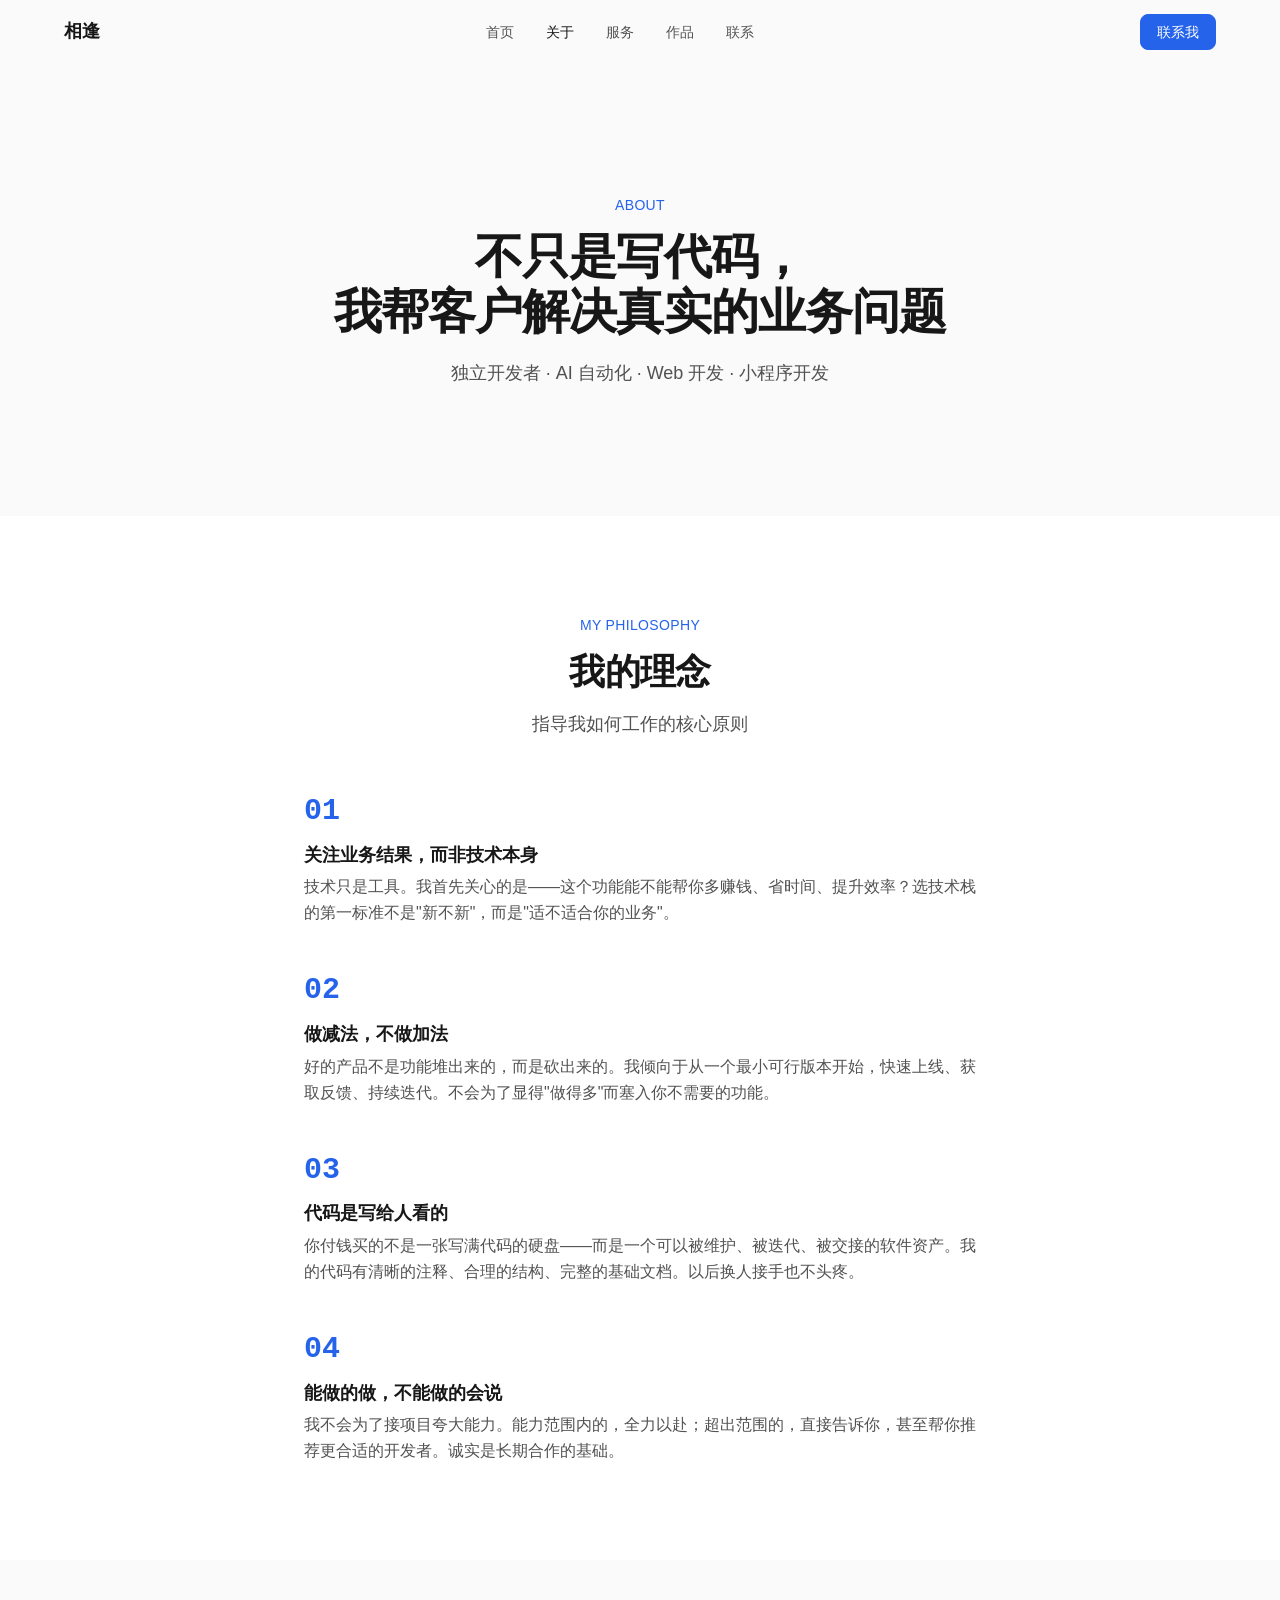
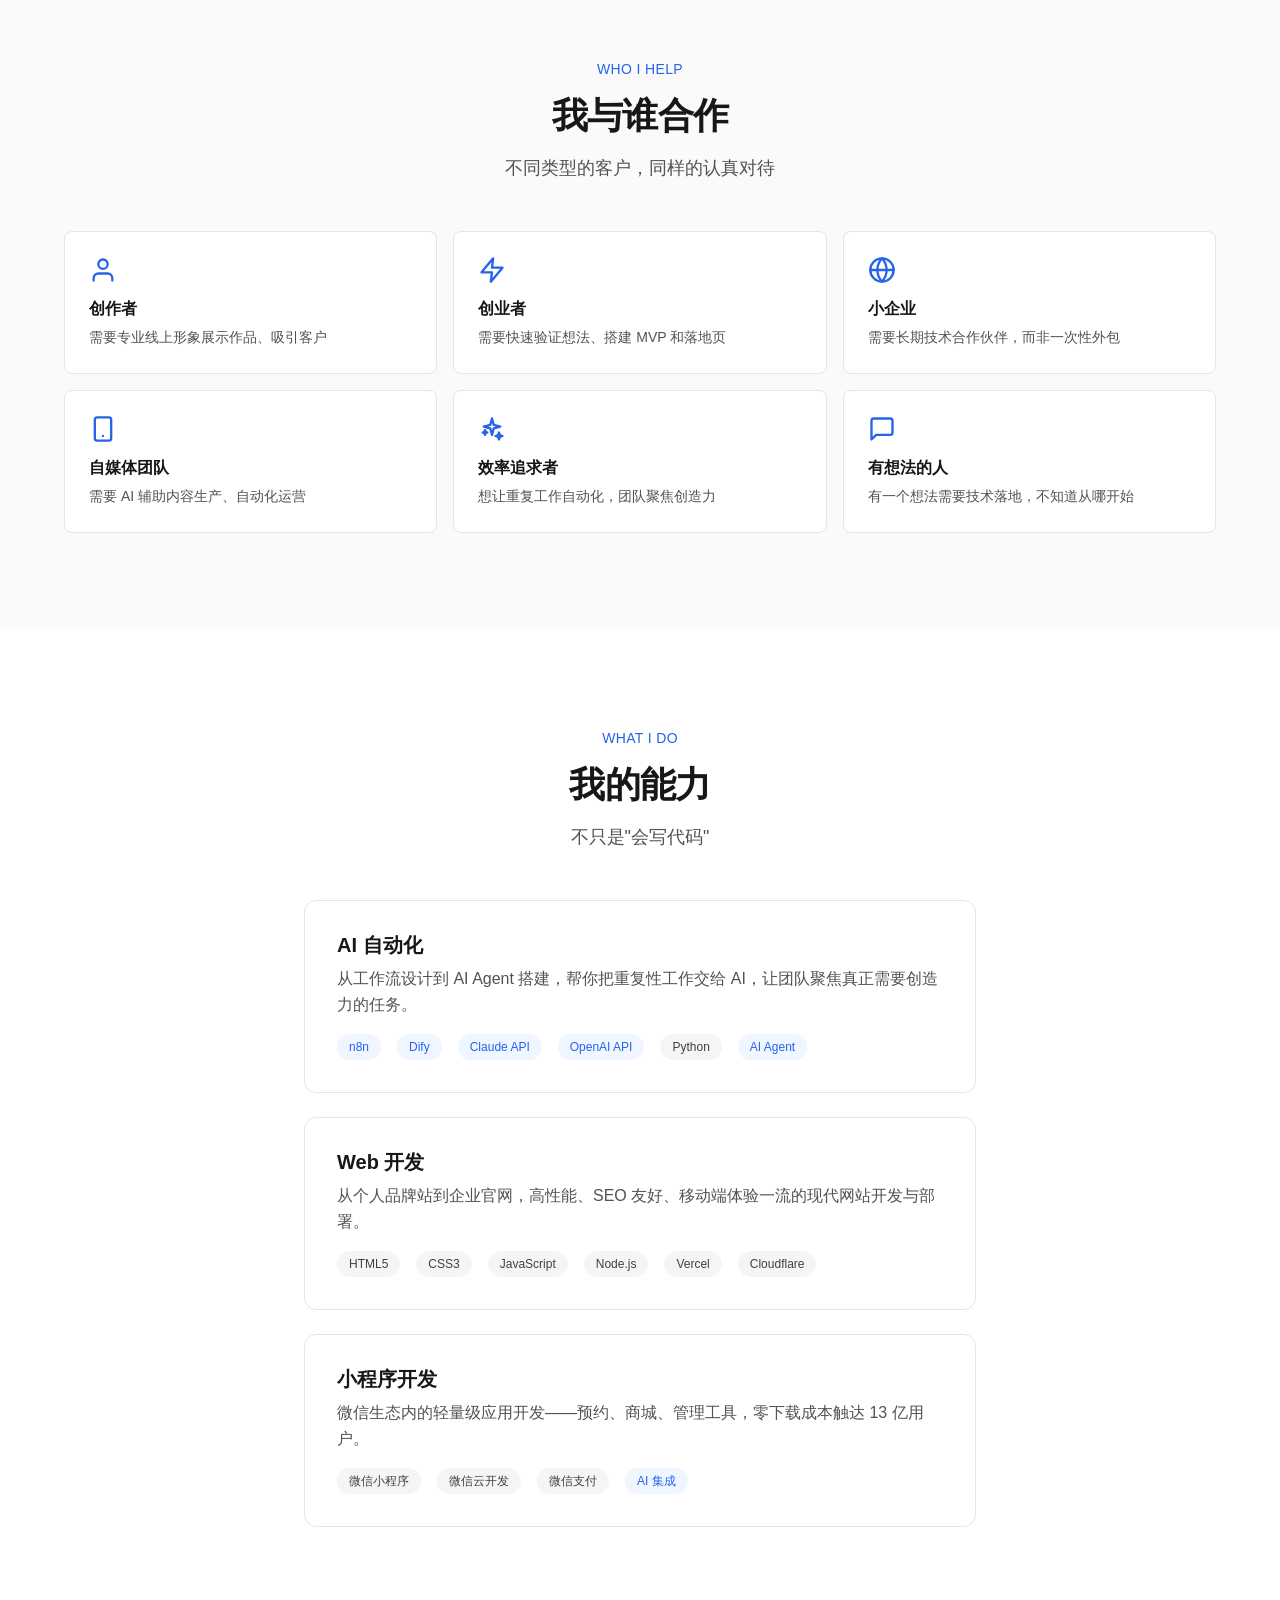
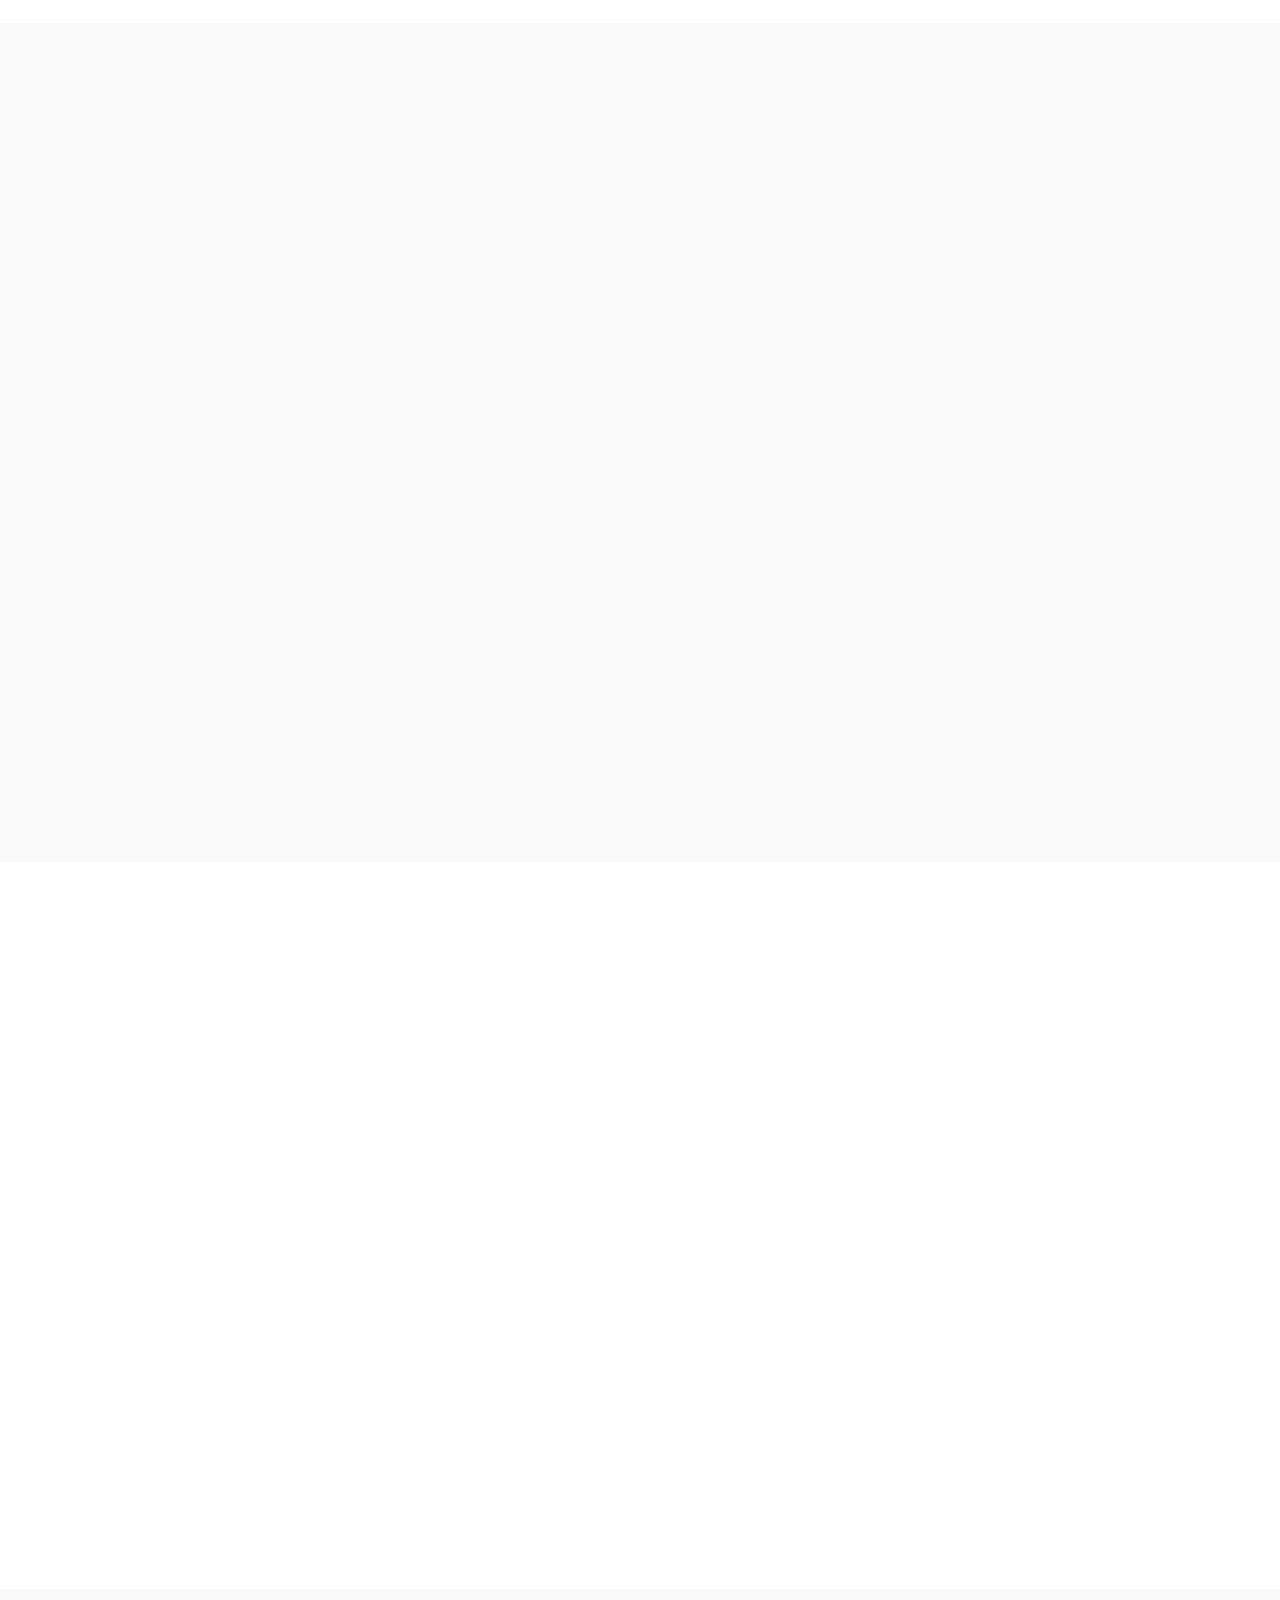
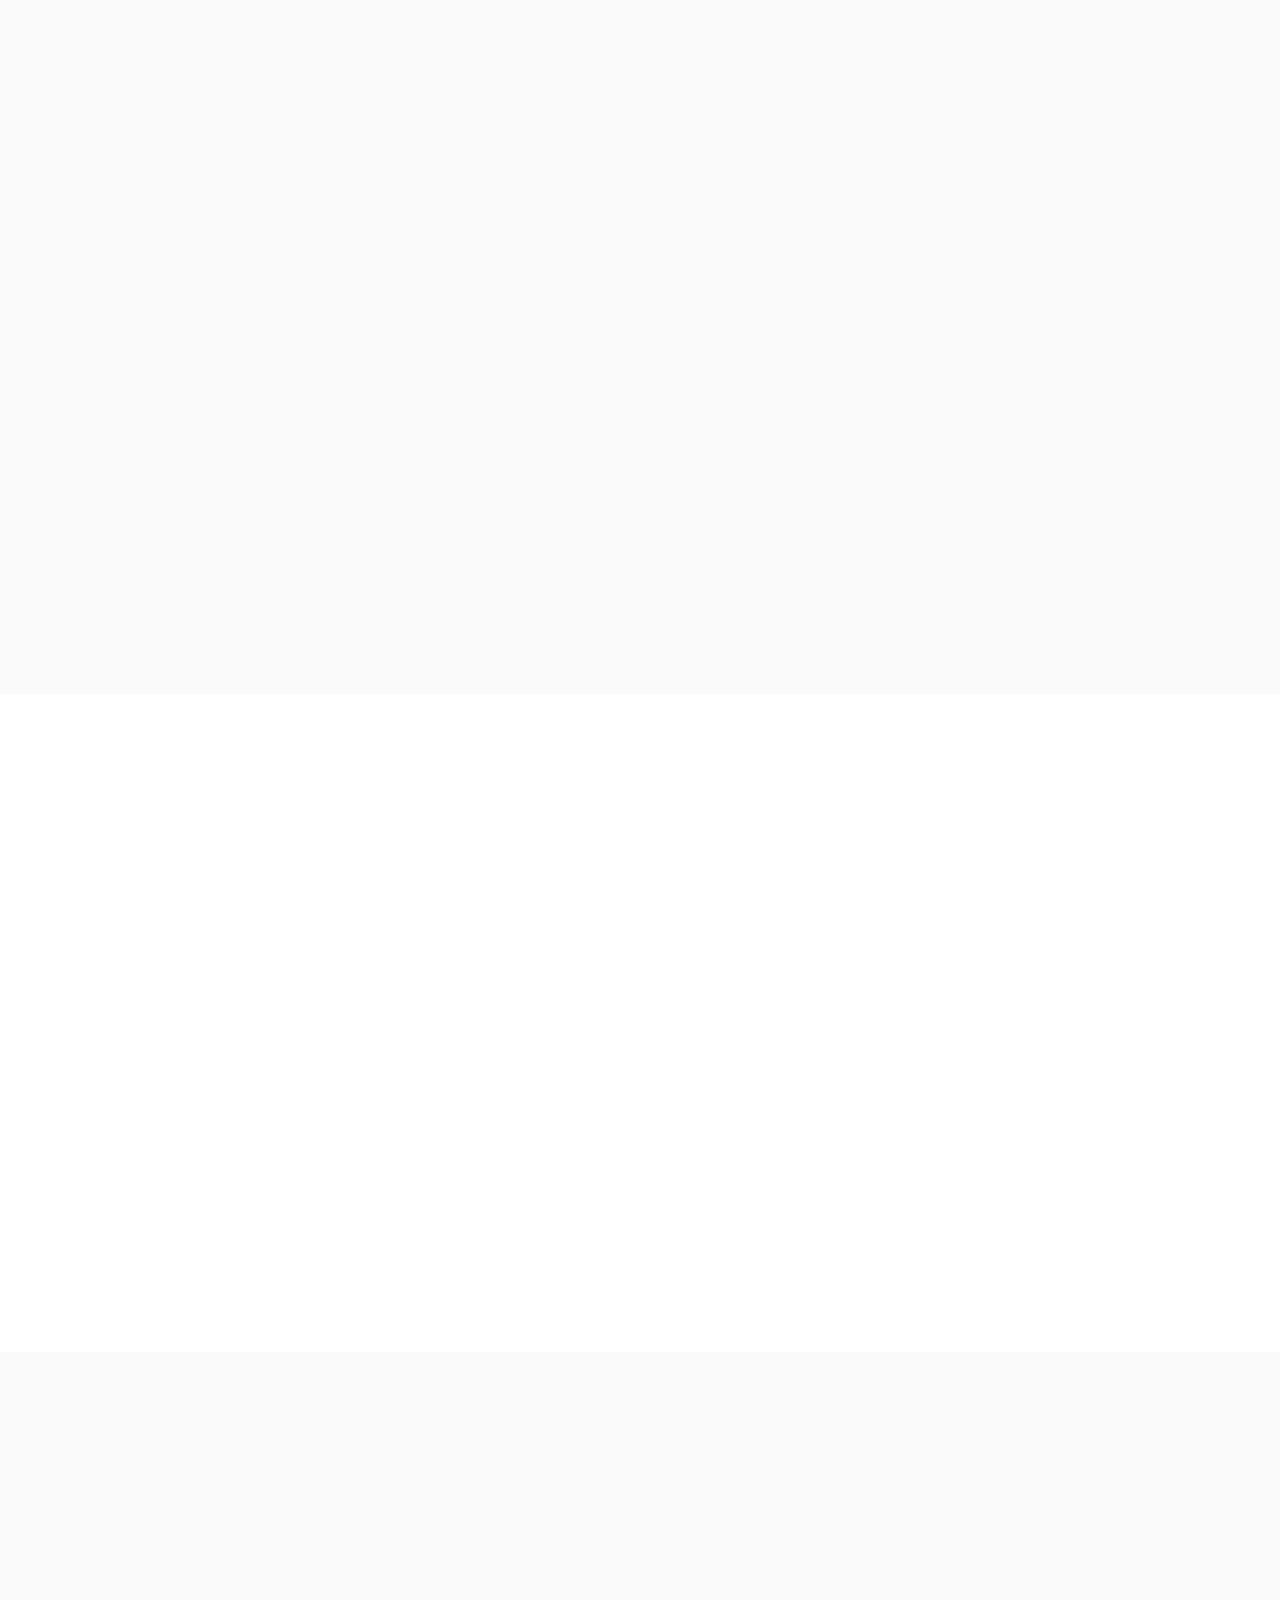
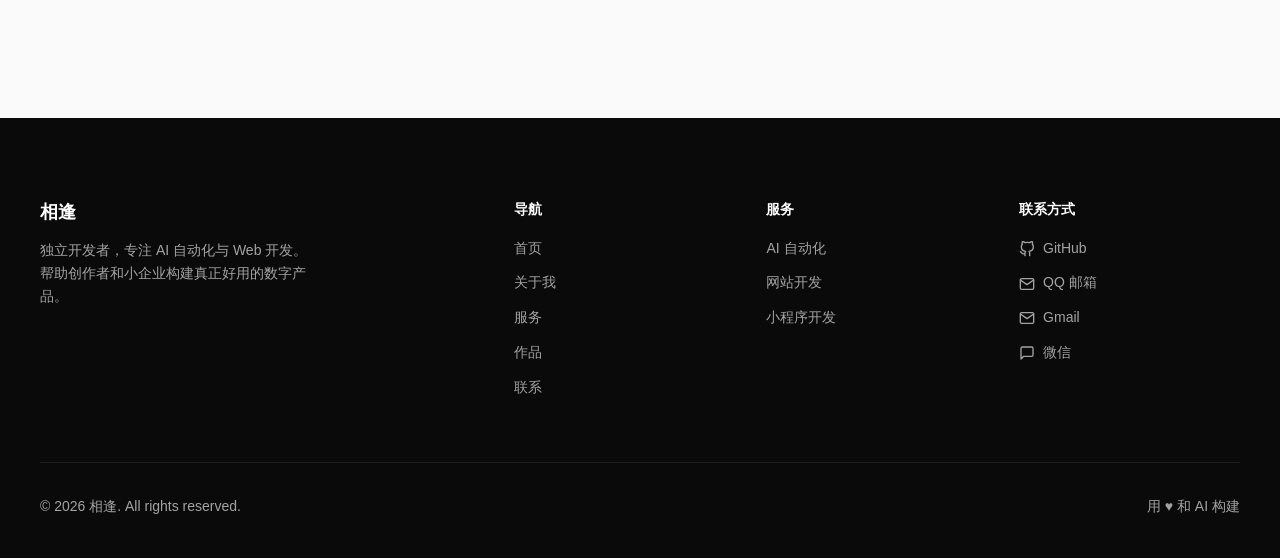
==== commit 6f030bd9: "feat: 完善联系页 + 真实项目图片 + Footer统一 - 新增 contact.html（微信二维码 + 双邮箱 + 响应时间） - 首页精选作品 + 作品页替换为真实截图 - Footer" ====
--- a/about.html
+++ b/about.html
@@ -410,11 +410,6 @@
           <svg class="btn__icon" aria-hidden="true"><use href="assets/images/icons/icons.svg#icon-mail"/></svg>
           联系我
         </a>
-        <p class="cta-hint">
-          <a href="mailto:2370083386@qq.com">2370083386@qq.com</a>
-          &nbsp;·&nbsp;
-          <a href="mailto:xf2370083386@gmail.com">xf2370083386@gmail.com</a>
-        </p>
       </div>
     </section>
 
@@ -464,6 +459,10 @@
               <svg class="icon icon--sm footer__link-icon" aria-hidden="true"><use href="assets/images/icons/icons.svg#icon-mail"/></svg>
               Gmail
             </a>
+            <a href="contact.html">
+              <svg class="icon icon--sm footer__link-icon" aria-hidden="true"><use href="assets/images/icons/icons.svg#icon-message-circle"/></svg>
+              微信
+            </a>
           </div>
         </div>
       </div>
--- a/css/components.css
+++ b/css/components.css
@@ -653,6 +653,32 @@
   margin-right: 4px;
 }
 
+/* WeChat QR in footer / CTA */
+.footer__qrcode {
+  width: 100px;
+  height: 100px;
+  border-radius: var(--radius-md);
+  border: 1px solid rgba(255, 255, 255, 0.1);
+  object-fit: cover;
+  margin-top: var(--space-3);
+  opacity: 0.85;
+  transition: opacity var(--transition-fast);
+}
+
+.footer__qrcode:hover {
+  opacity: 1;
+}
+
+.cta-qrcode {
+  width: 120px;
+  height: 120px;
+  border-radius: var(--radius-md);
+  border: 1px solid var(--color-gray-200);
+  object-fit: cover;
+  margin: var(--space-5) auto 0;
+  display: block;
+}
+
 .footer__links a {
   font-size: var(--text-sm);
   color: var(--color-gray-400);
